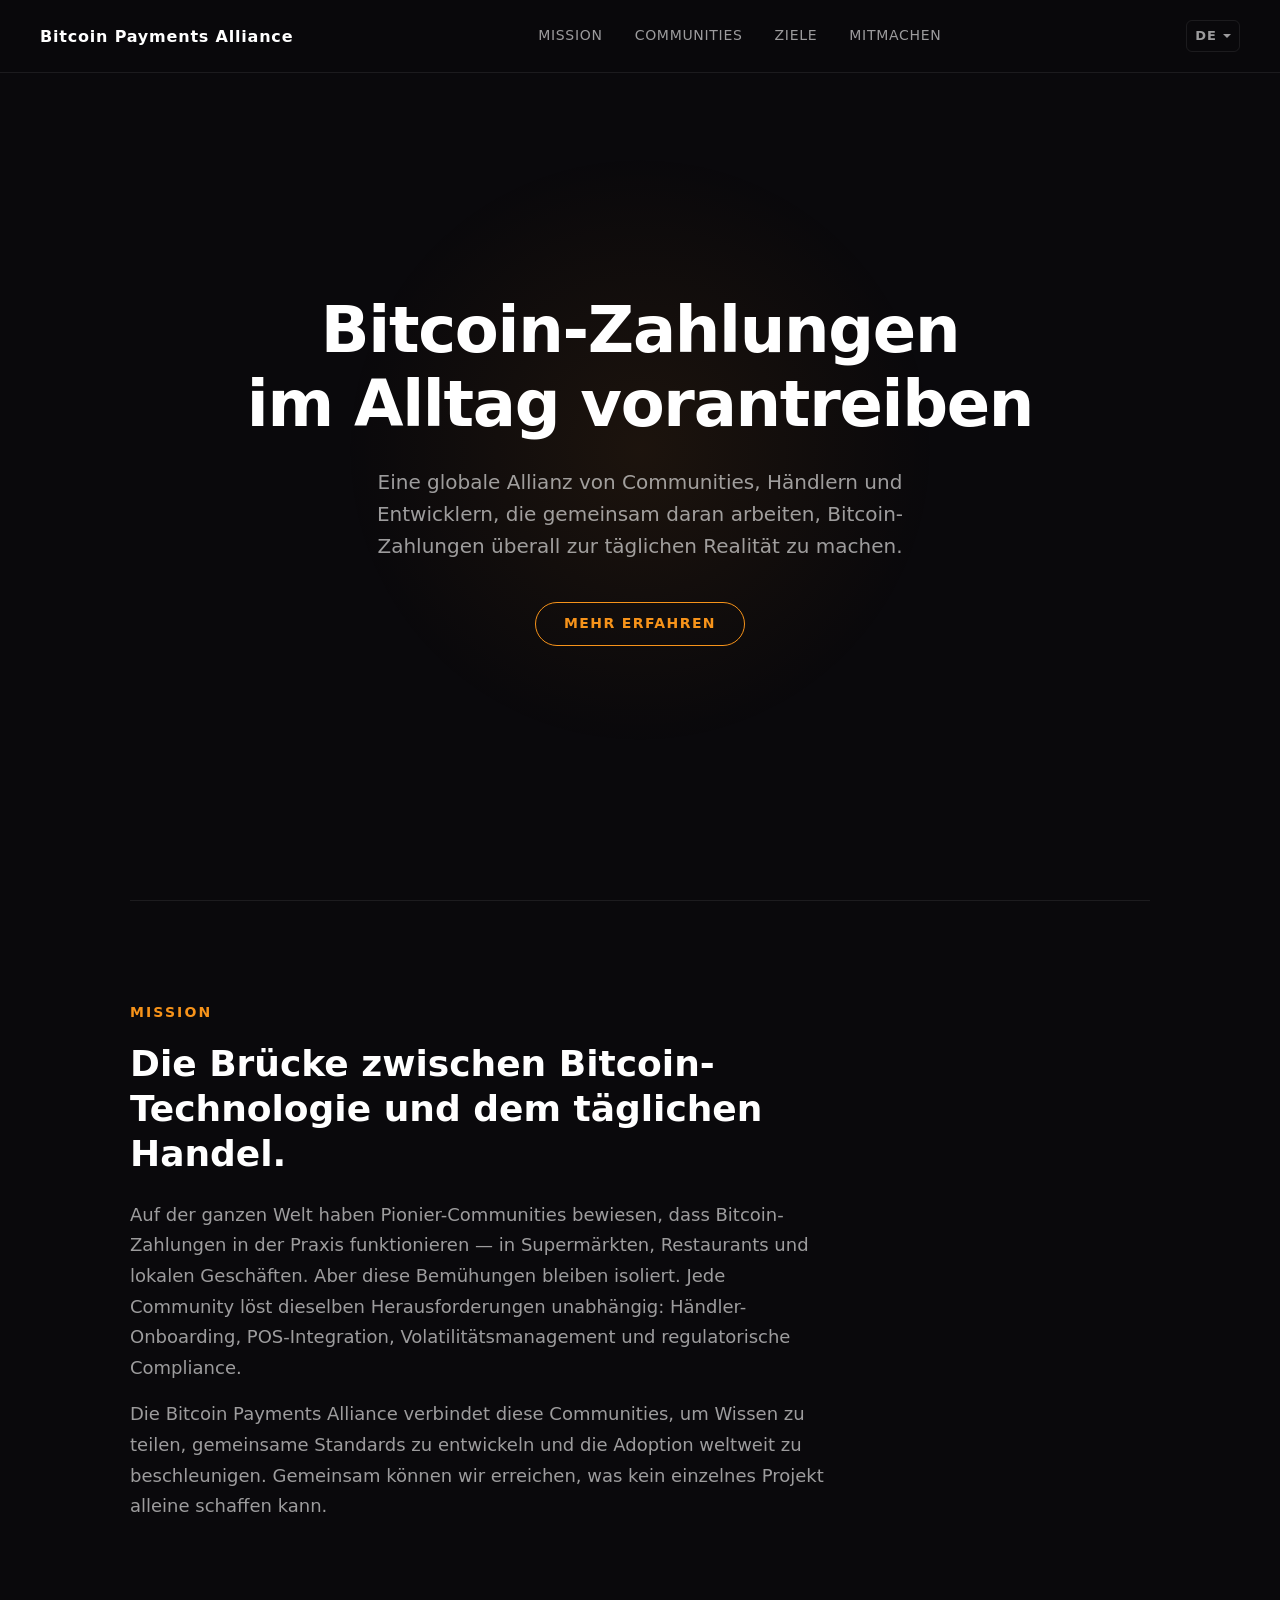
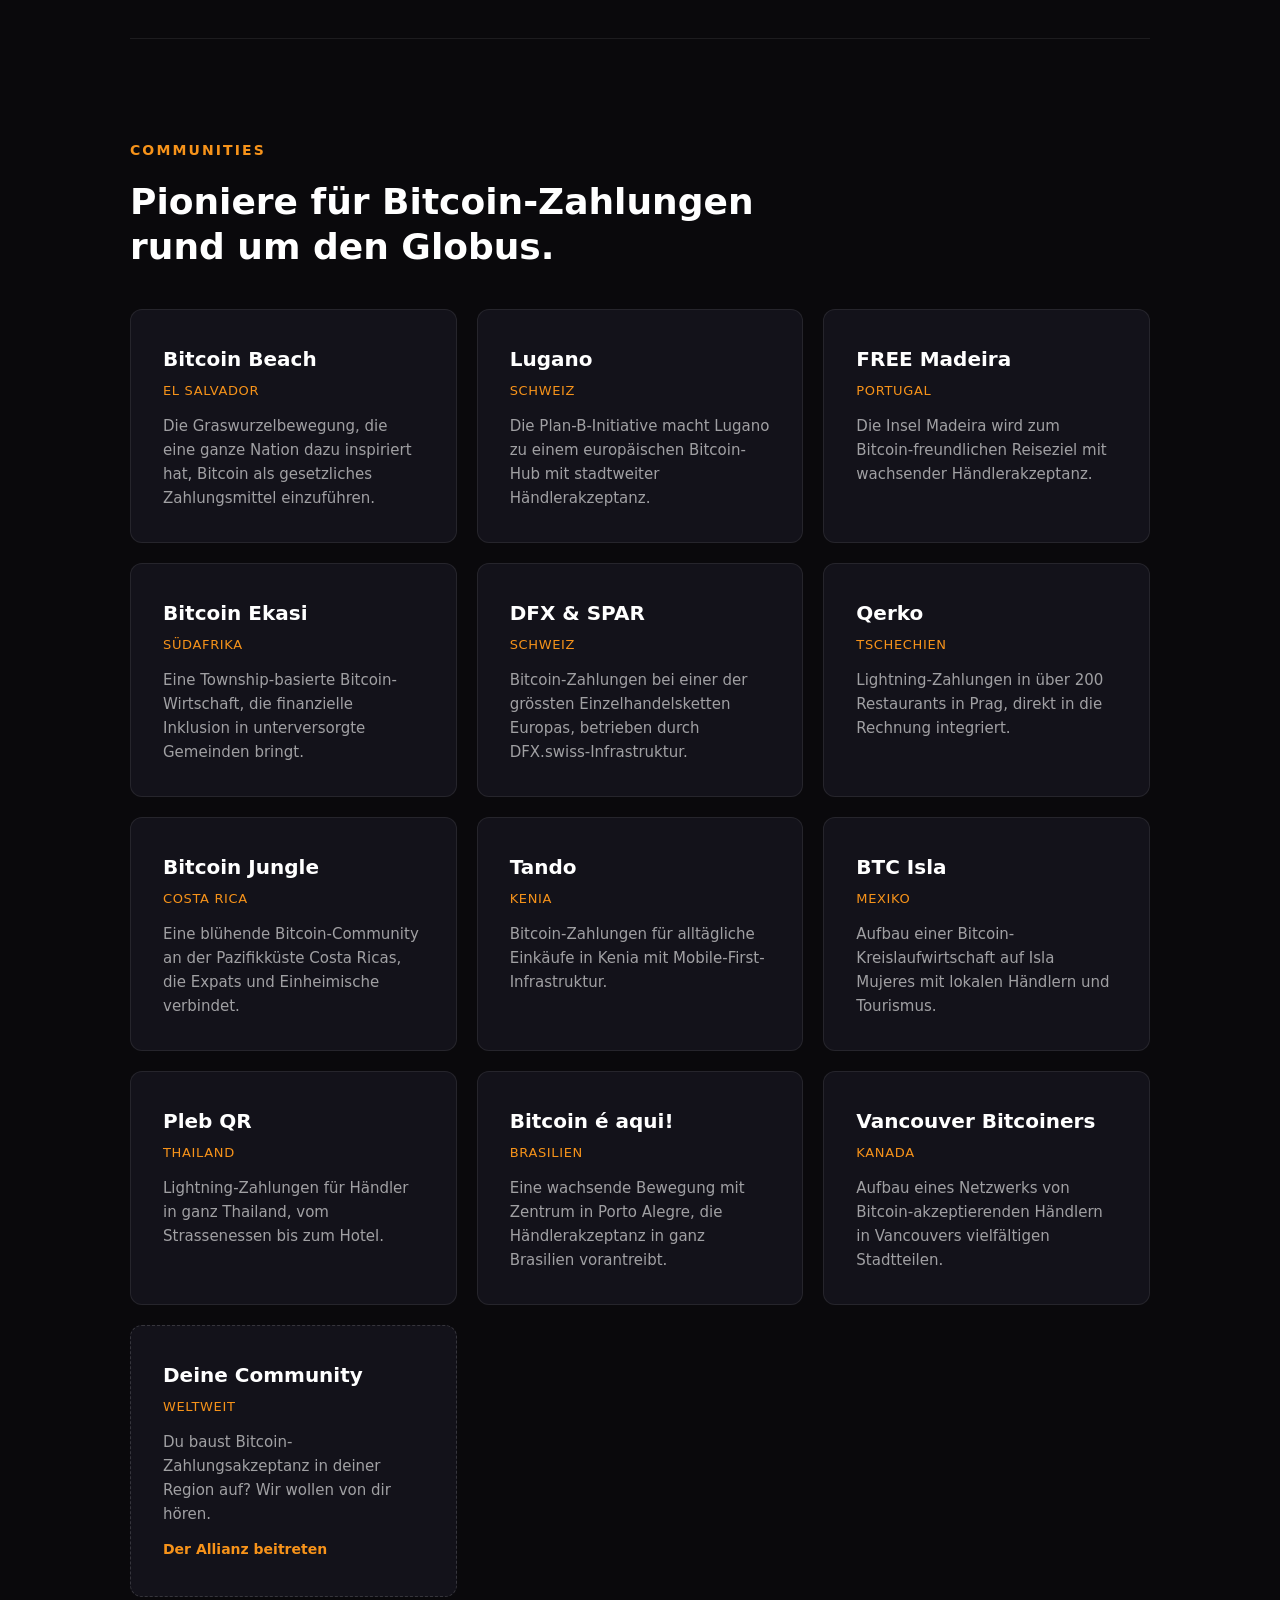
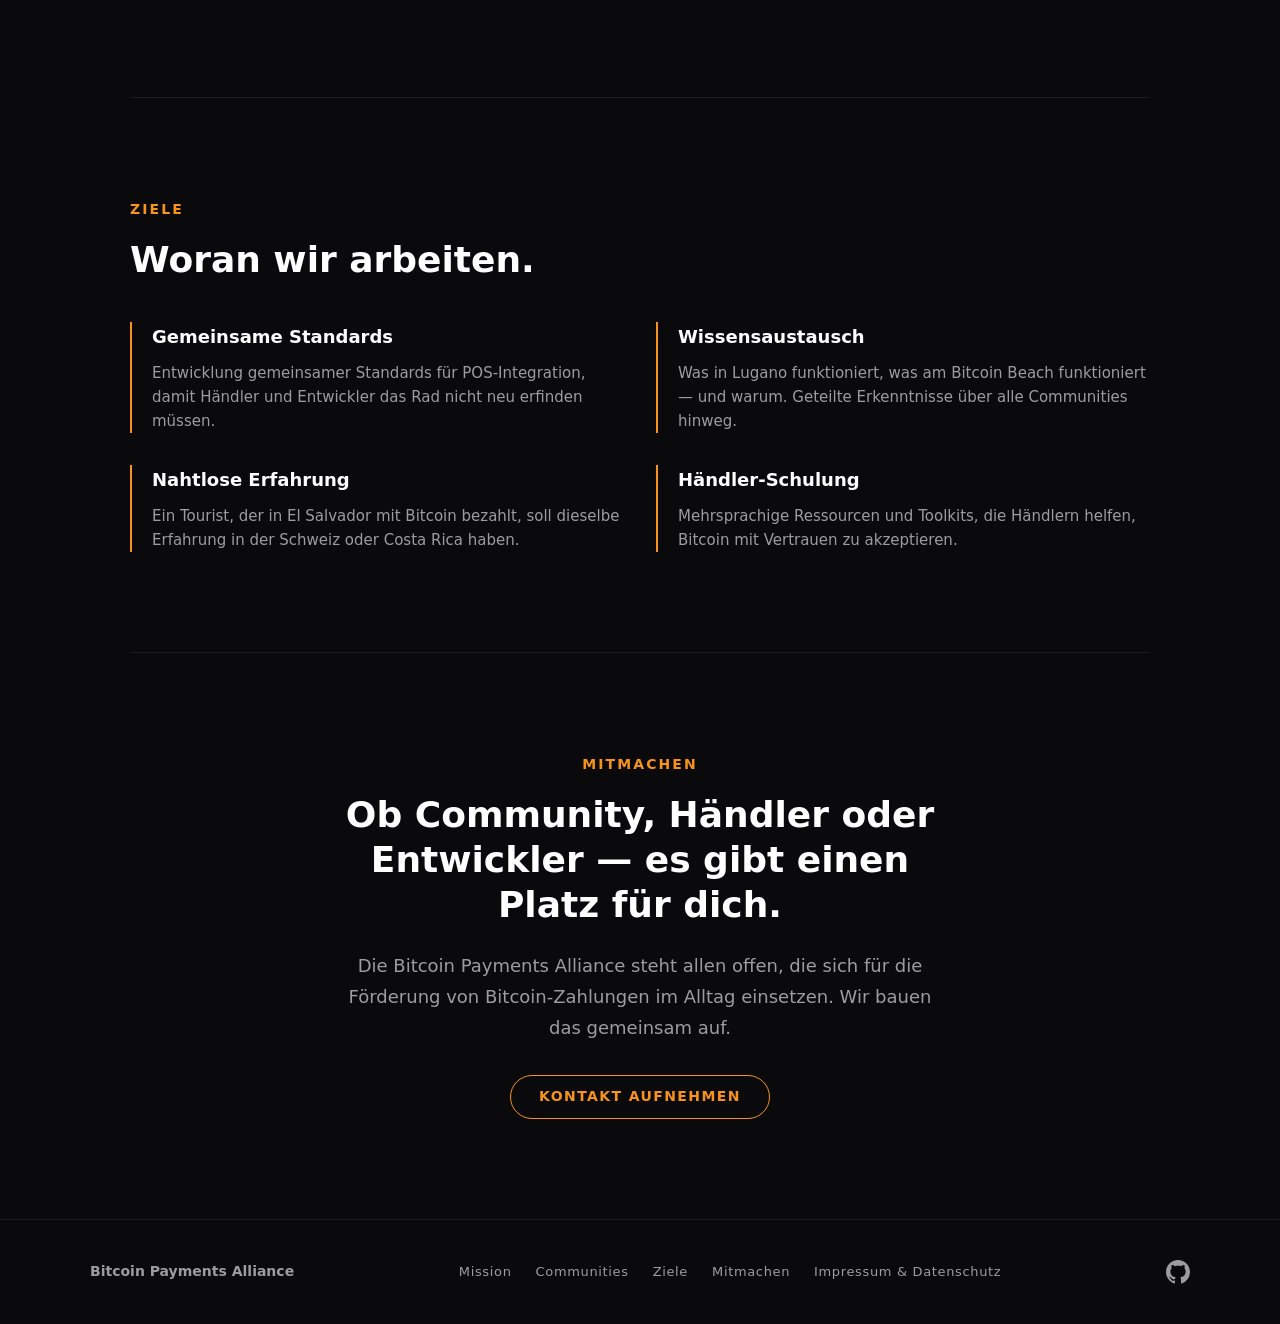
==== de/index.html @ e45ba01e "Move language switcher outside nav, always visible on mobile" ====
<!DOCTYPE html>
<html lang="de">

<head>
    <meta charset="utf-8">
    <meta name="viewport" content="width=device-width, initial-scale=1">
    <title>Bitcoin Payments Alliance</title>
    <meta name="description" content="Weltweite Förderung der Akzeptanz von Bitcoin-Zahlungen im Alltag.">
    <meta property="og:title" content="Bitcoin Payments Alliance">
    <meta property="og:description" content="Weltweite Förderung der Akzeptanz von Bitcoin-Zahlungen im Alltag.">
    <meta property="og:type" content="website">
    <meta property="og:url" content="https://bitcoinpaymentsalliance.org/de/">
    <meta name="twitter:card" content="summary_large_image">
    <meta name="twitter:title" content="Bitcoin Payments Alliance">
    <meta name="twitter:description" content="Weltweite Förderung der Akzeptanz von Bitcoin-Zahlungen im Alltag.">
    <link rel="alternate" hreflang="en" href="https://bitcoinpaymentsalliance.org/">
    <link rel="alternate" hreflang="de" href="https://bitcoinpaymentsalliance.org/de/">
    <link rel="alternate" hreflang="fr" href="https://bitcoinpaymentsalliance.org/fr/">
    <link rel="alternate" hreflang="it" href="https://bitcoinpaymentsalliance.org/it/">
    <link rel="alternate" hreflang="es" href="https://bitcoinpaymentsalliance.org/es/">
    <link rel="alternate" hreflang="x-default" href="https://bitcoinpaymentsalliance.org/">
    <link rel="stylesheet" type="text/css" href="../style.css">
    <link rel="icon" type="image/svg+xml" href="../assets/favicon.svg">
</head>

<body>
    <header class="fade-in">
        <a href="/de/" class="logo-link">
            <span class="logo-text">Bitcoin Payments Alliance</span>
        </a>
        <nav>
            <a href="#mission">Mission</a>
            <a href="#communities">Communities</a>
            <a href="#goals">Ziele</a>
            <a href="#join">Mitmachen</a>
        </nav>
        <div class="lang-switcher">
                <span class="lang-current">DE</span>
                <div class="lang-dropdown">
                    <a href="/">English</a>
                    <a href="/de/" class="active">Deutsch</a>
                    <a href="/fr/">Français</a>
                    <a href="/it/">Italiano</a>
                    <a href="/es/">Español</a>
                </div>
            </div>
        <button class="nav-toggle" aria-label="Menü">
            <span></span>
            <span></span>
            <span></span>
        </button>
    </header>

    <div class="hero fade-in">
        <div class="glow"></div>
        <div class="headline">
            <h1 class="slide-up">Bitcoin-Zahlungen<br>im Alltag vorantreiben</h1>
            <p class="slide-up delay-300">
                Eine globale Allianz von Communities, Händlern und Entwicklern, die gemeinsam daran arbeiten, Bitcoin-Zahlungen überall zur täglichen Realität zu machen.
            </p>
            <a href="#mission" class="button slide-up delay-600">Mehr erfahren</a>
        </div>
    </div>

    <main>
        <section id="mission">
            <h1>Mission</h1>
            <h2>Die Brücke zwischen Bitcoin-Technologie und dem täglichen Handel.</h2>
            <p>
                Auf der ganzen Welt haben Pionier-Communities bewiesen, dass Bitcoin-Zahlungen in der Praxis funktionieren — in Supermärkten, Restaurants und lokalen Geschäften. Aber diese Bemühungen bleiben isoliert. Jede Community löst dieselben Herausforderungen unabhängig: Händler-Onboarding, POS-Integration, Volatilitätsmanagement und regulatorische Compliance.
            </p>
            <p>
                Die Bitcoin Payments Alliance verbindet diese Communities, um Wissen zu teilen, gemeinsame Standards zu entwickeln und die Adoption weltweit zu beschleunigen. Gemeinsam können wir erreichen, was kein einzelnes Projekt alleine schaffen kann.
            </p>
        </section>

        <section id="communities">
            <h1>Communities</h1>
            <h2>Pioniere für Bitcoin-Zahlungen rund um den Globus.</h2>
            <div class="community-grid">
                <div class="community-card">
                    <h3>Bitcoin Beach</h3>
                    <span class="location">El Salvador</span>
                    <p>Die Graswurzelbewegung, die eine ganze Nation dazu inspiriert hat, Bitcoin als gesetzliches Zahlungsmittel einzuführen.</p>
                </div>
                <div class="community-card">
                    <h3>Lugano</h3>
                    <span class="location">Schweiz</span>
                    <p>Die Plan-B-Initiative macht Lugano zu einem europäischen Bitcoin-Hub mit stadtweiter Händlerakzeptanz.</p>
                </div>
                <div class="community-card">
                    <h3>FREE Madeira</h3>
                    <span class="location">Portugal</span>
                    <p>Die Insel Madeira wird zum Bitcoin-freundlichen Reiseziel mit wachsender Händlerakzeptanz.</p>
                </div>
                <div class="community-card">
                    <h3>Bitcoin Ekasi</h3>
                    <span class="location">Südafrika</span>
                    <p>Eine Township-basierte Bitcoin-Wirtschaft, die finanzielle Inklusion in unterversorgte Gemeinden bringt.</p>
                </div>
                <div class="community-card">
                    <h3>DFX &amp; SPAR</h3>
                    <span class="location">Schweiz</span>
                    <p>Bitcoin-Zahlungen bei einer der grössten Einzelhandelsketten Europas, betrieben durch DFX.swiss-Infrastruktur.</p>
                </div>
                <div class="community-card">
                    <h3>Qerko</h3>
                    <span class="location">Tschechien</span>
                    <p>Lightning-Zahlungen in über 200 Restaurants in Prag, direkt in die Rechnung integriert.</p>
                </div>
                <div class="community-card">
                    <h3>Bitcoin Jungle</h3>
                    <span class="location">Costa Rica</span>
                    <p>Eine blühende Bitcoin-Community an der Pazifikküste Costa Ricas, die Expats und Einheimische verbindet.</p>
                </div>
                <div class="community-card">
                    <h3>Tando</h3>
                    <span class="location">Kenia</span>
                    <p>Bitcoin-Zahlungen für alltägliche Einkäufe in Kenia mit Mobile-First-Infrastruktur.</p>
                </div>
                <div class="community-card">
                    <h3>BTC Isla</h3>
                    <span class="location">Mexiko</span>
                    <p>Aufbau einer Bitcoin-Kreislaufwirtschaft auf Isla Mujeres mit lokalen Händlern und Tourismus.</p>
                </div>
                <div class="community-card">
                    <h3>Pleb QR</h3>
                    <span class="location">Thailand</span>
                    <p>Lightning-Zahlungen für Händler in ganz Thailand, vom Strassenessen bis zum Hotel.</p>
                </div>
                <div class="community-card">
                    <h3>Bitcoin é aqui!</h3>
                    <span class="location">Brasilien</span>
                    <p>Eine wachsende Bewegung mit Zentrum in Porto Alegre, die Händlerakzeptanz in ganz Brasilien vorantreibt.</p>
                </div>
                <div class="community-card">
                    <h3>Vancouver Bitcoiners</h3>
                    <span class="location">Kanada</span>
                    <p>Aufbau eines Netzwerks von Bitcoin-akzeptierenden Händlern in Vancouvers vielfältigen Stadtteilen.</p>
                </div>
                <div class="community-card placeholder">
                    <h3>Deine Community</h3>
                    <span class="location">Weltweit</span>
                    <p>Du baust Bitcoin-Zahlungsakzeptanz in deiner Region auf? Wir wollen von dir hören.</p>
                    <a href="#join" class="card-link">Der Allianz beitreten</a>
                </div>
            </div>
        </section>

        <section id="goals">
            <h1>Ziele</h1>
            <h2>Woran wir arbeiten.</h2>
            <div class="goals-list">
                <div class="goal">
                    <h3>Gemeinsame Standards</h3>
                    <p>Entwicklung gemeinsamer Standards für POS-Integration, damit Händler und Entwickler das Rad nicht neu erfinden müssen.</p>
                </div>
                <div class="goal">
                    <h3>Wissensaustausch</h3>
                    <p>Was in Lugano funktioniert, was am Bitcoin Beach funktioniert — und warum. Geteilte Erkenntnisse über alle Communities hinweg.</p>
                </div>
                <div class="goal">
                    <h3>Nahtlose Erfahrung</h3>
                    <p>Ein Tourist, der in El Salvador mit Bitcoin bezahlt, soll dieselbe Erfahrung in der Schweiz oder Costa Rica haben.</p>
                </div>
                <div class="goal">
                    <h3>Händler-Schulung</h3>
                    <p>Mehrsprachige Ressourcen und Toolkits, die Händlern helfen, Bitcoin mit Vertrauen zu akzeptieren.</p>
                </div>
            </div>
        </section>

        <section id="join">
            <h1>Mitmachen</h1>
            <h2>Ob Community, Händler oder Entwickler — es gibt einen Platz für dich.</h2>
            <p>
                Die Bitcoin Payments Alliance steht allen offen, die sich für die Förderung von Bitcoin-Zahlungen im Alltag einsetzen. Wir bauen das gemeinsam auf.
            </p>
            <div class="contact-links">
                <a href="mailto:info@bitcoinpaymentsalliance.org" class="button">Kontakt aufnehmen</a>
            </div>
        </section>
    </main>

    <footer>
        <div class="footer-content">
            <span class="footer-name">Bitcoin Payments Alliance</span>
            <nav class="footer-nav">
                <a href="#mission">Mission</a>
                <a href="#communities">Communities</a>
                <a href="#goals">Ziele</a>
                <a href="#join">Mitmachen</a>
                <a href="/de/legal.html">Impressum & Datenschutz</a>
            </nav>
            <a href="https://github.com/bitcoin-payments-alliance" class="footer-social" aria-label="GitHub">
                <svg width="24" height="24" viewBox="0 0 24 24" fill="currentColor"><path d="M12 0C5.37 0 0 5.37 0 12c0 5.31 3.435 9.795 8.205 11.385.6.105.825-.255.825-.57 0-.285-.015-1.23-.015-2.235-3.015.555-3.795-.735-4.035-1.41-.135-.345-.72-1.41-1.23-1.695-.42-.225-1.02-.78-.015-.795.945-.015 1.62.87 1.845 1.23 1.08 1.815 2.805 1.305 3.495.99.105-.78.42-1.305.765-1.605-2.67-.3-5.46-1.335-5.46-5.925 0-1.305.465-2.385 1.23-3.225-.12-.3-.54-1.53.12-3.18 0 0 1.005-.315 3.3 1.23.96-.27 1.98-.405 3-.405s2.04.135 3 .405c2.295-1.56 3.3-1.23 3.3-1.23.66 1.65.24 2.88.12 3.18.765.84 1.23 1.905 1.23 3.225 0 4.605-2.805 5.625-5.475 5.925.435.375.81 1.095.81 2.22 0 1.605-.015 2.895-.015 3.3 0 .315.225.69.825.57A12.02 12.02 0 0024 12c0-6.63-5.37-12-12-12z"/></svg>
            </a>
        </div>
    </footer>

    <script>
        document.querySelector('.nav-toggle').addEventListener('click', function () {
            document.querySelector('header nav').classList.toggle('open');
        });
        document.querySelectorAll('.lang-switcher').forEach(function (el) {
            el.addEventListener('click', function (e) {
                e.stopPropagation();
                el.classList.toggle('open');
            });
        });
        document.addEventListener('click', function () {
            document.querySelectorAll('.lang-switcher').forEach(function (el) {
                el.classList.remove('open');
            });
        });
        document.querySelectorAll('.lang-dropdown a').forEach(function (a) {
            a.addEventListener('click', function () {
                sessionStorage.setItem('lang-chosen', '1');
            });
        });
    </script>
</body>

</html>
---- style.css ----
:root {
    --color-bg: #0A090C;
    --color-surface: #13121a;
    --color-text: #ffffff;
    --color-text-secondary: rgba(255, 255, 255, 0.6);
    --color-accent: #f7931a;
    --color-accent-dim: rgba(247, 147, 26, 0.15);
    --color-border: rgba(255, 255, 255, 0.08);
    --font: -apple-system, system-ui, BlinkMacSystemFont, "Segoe UI", Roboto, Helvetica, Arial, sans-serif;
    --text-size: 18px;
    --line-height: 1.7;
    --max-width: 1100px;
}

/* Reset */
*, *::before, *::after {
    box-sizing: border-box;
    margin: 0;
    padding: 0;
}

html {
    background: var(--color-bg);
    scroll-behavior: smooth;
}

body {
    font-family: var(--font);
    font-size: var(--text-size);
    line-height: var(--line-height);
    color: var(--color-text);
    -webkit-font-smoothing: antialiased;
    text-rendering: optimizeLegibility;
    overflow-x: hidden;
}

a {
    color: var(--color-accent);
    text-decoration: none;
    transition: opacity 0.2s;
}

a:hover {
    opacity: 0.8;
}


/* ============ Header ============ */

header {
    position: fixed;
    top: 0;
    left: 0;
    right: 0;
    z-index: 100;
    display: flex;
    align-items: center;
    justify-content: space-between;
    padding: 20px 40px;
    background: rgba(10, 9, 12, 0.85);
    backdrop-filter: blur(20px);
    -webkit-backdrop-filter: blur(20px);
    border-bottom: 1px solid var(--color-border);
}

.logo-link {
    text-decoration: none;
}

.logo-text {
    font-size: 16px;
    font-weight: 700;
    letter-spacing: 0.05em;
    color: var(--color-text);
}

header nav {
    display: flex;
    gap: 32px;
    align-items: center;
}

header nav a {
    color: var(--color-text-secondary);
    font-size: 14px;
    font-weight: 500;
    letter-spacing: 0.05em;
    text-transform: uppercase;
    transition: color 0.2s;
}

header nav a:hover {
    color: var(--color-text);
    opacity: 1;
}

.nav-toggle {
    display: none;
    flex-direction: column;
    gap: 5px;
    background: none;
    border: none;
    cursor: pointer;
    padding: 4px;
}

.nav-toggle span {
    display: block;
    width: 24px;
    height: 2px;
    background: var(--color-text);
    transition: transform 0.2s;
}


/* ============ Language Switcher ============ */

.lang-switcher {
    position: relative;
    cursor: pointer;
    user-select: none;
}

.lang-current {
    display: flex;
    align-items: center;
    gap: 4px;
    color: var(--color-text-secondary);
    font-size: 13px;
    font-weight: 600;
    letter-spacing: 0.08em;
    padding: 4px 8px;
    border: 1px solid var(--color-border);
    border-radius: 6px;
    transition: border-color 0.2s, color 0.2s;
}

.lang-current::after {
    content: "";
    border-left: 4px solid transparent;
    border-right: 4px solid transparent;
    border-top: 4px solid var(--color-text-secondary);
    margin-left: 2px;
    transition: transform 0.2s;
}

.lang-switcher:hover .lang-current,
.lang-switcher.open .lang-current {
    color: var(--color-text);
    border-color: rgba(255, 255, 255, 0.2);
}

.lang-switcher.open .lang-current::after {
    transform: rotate(180deg);
}

.lang-dropdown {
    display: none;
    position: absolute;
    top: calc(100% + 8px);
    right: 0;
    min-width: 120px;
    background: var(--color-surface);
    border: 1px solid var(--color-border);
    border-radius: 8px;
    padding: 6px 0;
    z-index: 200;
    box-shadow: 0 8px 24px rgba(0, 0, 0, 0.4);
}

.lang-switcher.open .lang-dropdown {
    display: block;
}

.lang-dropdown a {
    display: block;
    padding: 8px 16px;
    color: var(--color-text-secondary);
    font-size: 14px;
    font-weight: 400;
    text-transform: none;
    letter-spacing: 0;
    transition: background 0.15s, color 0.15s;
}

.lang-dropdown a:hover {
    background: rgba(255, 255, 255, 0.05);
    color: var(--color-text);
    opacity: 1;
}

.lang-dropdown a.active {
    color: var(--color-accent);
    font-weight: 600;
}


/* ============ Hero ============ */

.hero {
    position: relative;
    display: flex;
    align-items: center;
    justify-content: center;
    min-height: 100vh;
    padding: 120px 40px 80px;
    text-align: center;
    overflow: hidden;
}

.glow {
    position: absolute;
    top: 50%;
    left: 50%;
    transform: translate(-50%, -50%);
    width: 600px;
    height: 600px;
    background: radial-gradient(circle, rgba(247, 147, 26, 0.08) 0%, transparent 70%);
    border-radius: 50%;
    pointer-events: none;
}

.headline {
    position: relative;
    max-width: 800px;
}

.headline h1 {
    font-size: clamp(36px, 6vw, 64px);
    font-weight: 700;
    line-height: 1.15;
    letter-spacing: -0.02em;
    margin-bottom: 24px;
}

.headline p {
    font-size: clamp(16px, 2vw, 20px);
    color: var(--color-text-secondary);
    max-width: 600px;
    margin: 0 auto 40px;
    line-height: 1.6;
}


/* ============ Buttons ============ */

.button {
    display: inline-flex;
    align-items: center;
    padding: 0 28px;
    height: 44px;
    border-radius: 24px;
    border: 1px solid var(--color-accent);
    color: var(--color-accent);
    font-size: 14px;
    font-weight: 600;
    letter-spacing: 0.1em;
    text-transform: uppercase;
    text-decoration: none;
    background: transparent;
    cursor: pointer;
    transition: background 0.2s, color 0.2s;
}

.button:hover {
    background: var(--color-accent);
    color: var(--color-bg);
    opacity: 1;
}


/* ============ Main Sections ============ */

main {
    max-width: var(--max-width);
    margin: 0 auto;
    padding: 0 40px;
}

section {
    padding: 100px 0;
    border-top: 1px solid var(--color-border);
}

section h1 {
    font-size: 14px;
    font-weight: 600;
    letter-spacing: 0.15em;
    text-transform: uppercase;
    color: var(--color-accent);
    margin-bottom: 16px;
}

section h2 {
    font-size: clamp(24px, 3.5vw, 36px);
    font-weight: 700;
    line-height: 1.25;
    margin-bottom: 24px;
    max-width: 700px;
}

section p {
    color: var(--color-text-secondary);
    max-width: 700px;
    margin-bottom: 16px;
}

section h3 {
    font-size: 20px;
    font-weight: 600;
    margin-bottom: 8px;
}


/* ============ Community Grid ============ */

.community-grid {
    display: grid;
    grid-template-columns: repeat(auto-fill, minmax(300px, 1fr));
    gap: 20px;
    margin-top: 40px;
}

.community-card {
    background: var(--color-surface);
    border: 1px solid var(--color-border);
    border-radius: 12px;
    padding: 32px;
    transition: border-color 0.2s;
}

.community-card:hover {
    border-color: rgba(247, 147, 26, 0.3);
}

.community-card h3 {
    margin-bottom: 4px;
}

.community-card .location {
    display: block;
    font-size: 13px;
    font-weight: 500;
    color: var(--color-accent);
    letter-spacing: 0.05em;
    text-transform: uppercase;
    margin-bottom: 12px;
}

.community-card p {
    font-size: 15px;
    line-height: 1.6;
    margin-bottom: 0;
}

.community-card.placeholder {
    border-style: dashed;
    border-color: rgba(255, 255, 255, 0.15);
}

.community-card.placeholder:hover {
    border-color: var(--color-accent);
}

.card-link {
    display: inline-block;
    margin-top: 12px;
    font-size: 14px;
    font-weight: 600;
}


/* ============ Goals ============ */

.goals-list {
    display: grid;
    grid-template-columns: repeat(2, 1fr);
    gap: 32px;
    margin-top: 40px;
}

.goal {
    padding-left: 20px;
    border-left: 2px solid var(--color-accent);
}

.goal h3 {
    font-size: 18px;
    margin-bottom: 8px;
}

.goal p {
    font-size: 15px;
    line-height: 1.6;
    margin-bottom: 0;
}


/* ============ Join / Contact ============ */

#join {
    text-align: center;
}

#join h2 {
    max-width: 600px;
    margin-left: auto;
    margin-right: auto;
}

#join p {
    max-width: 600px;
    margin-left: auto;
    margin-right: auto;
    margin-bottom: 32px;
}

.contact-links {
    display: flex;
    justify-content: center;
    gap: 16px;
    flex-wrap: wrap;
}


/* ============ Footer ============ */

footer {
    border-top: 1px solid var(--color-border);
    padding: 40px;
    margin-top: 0;
}

.footer-content {
    max-width: var(--max-width);
    margin: 0 auto;
    display: flex;
    align-items: center;
    justify-content: space-between;
}

.footer-name {
    font-size: 14px;
    font-weight: 600;
    color: var(--color-text-secondary);
}

.footer-nav {
    display: flex;
    gap: 24px;
}

.footer-nav a {
    color: var(--color-text-secondary);
    font-size: 13px;
    letter-spacing: 0.05em;
}

.footer-nav a:hover {
    color: var(--color-text);
}

.footer-social {
    color: var(--color-text-secondary);
    transition: color 0.2s;
    display: flex;
}

.footer-social:hover {
    color: var(--color-text);
    opacity: 1;
}


/* ============ Legal Page ============ */

.legal-page {
    max-width: var(--max-width);
    margin: 0 auto;
    padding: 120px 40px 0;
}

.legal-page section {
    border-top: none;
    padding: 40px 0;
}

.legal-page section:first-child {
    padding-top: 60px;
}

.legal-page h3 {
    margin-top: 24px;
}


/* ============ Animations ============ */

.fade-in {
    animation: fadeIn 1.5s ease both;
}

.slide-up {
    animation: slideUp 0.8s ease both;
}

.delay-300 {
    animation-delay: 0.3s;
}

.delay-600 {
    animation-delay: 0.6s;
}

@keyframes fadeIn {
    from { opacity: 0; }
    to { opacity: 1; }
}

@keyframes slideUp {
    from {
        opacity: 0;
        transform: translateY(30px);
    }
    to {
        opacity: 1;
        transform: translateY(0);
    }
}


/* ============ Reduced Motion ============ */

@media (prefers-reduced-motion: reduce) {
    .fade-in,
    .slide-up,
    .delay-300,
    .delay-600 {
        animation: none !important;
        opacity: 1 !important;
        transform: none !important;
    }
}


/* ============ Responsive ============ */

@media (max-width: 768px) {
    header {
        padding: 16px 24px;
    }

    header nav {
        display: none;
        position: absolute;
        top: 100%;
        left: 0;
        right: 0;
        flex-direction: column;
        background: rgba(10, 9, 12, 0.95);
        backdrop-filter: blur(20px);
        -webkit-backdrop-filter: blur(20px);
        padding: 24px;
        gap: 20px;
        border-bottom: 1px solid var(--color-border);
    }

    header nav.open {
        display: flex;
    }

    .nav-toggle {
        display: flex;
    }

    header > .lang-switcher {
        order: 0;
        margin-right: 8px;
    }

    .hero {
        padding: 100px 24px 60px;
        min-height: 90vh;
    }

    main {
        padding: 0 24px;
    }

    section {
        padding: 60px 0;
    }

    .community-grid {
        grid-template-columns: 1fr;
    }

    .goals-list {
        grid-template-columns: 1fr !important;
    }

    footer {
        padding: 32px 24px;
    }

    .footer-content {
        flex-direction: column;
        gap: 16px;
        text-align: center;
    }
}
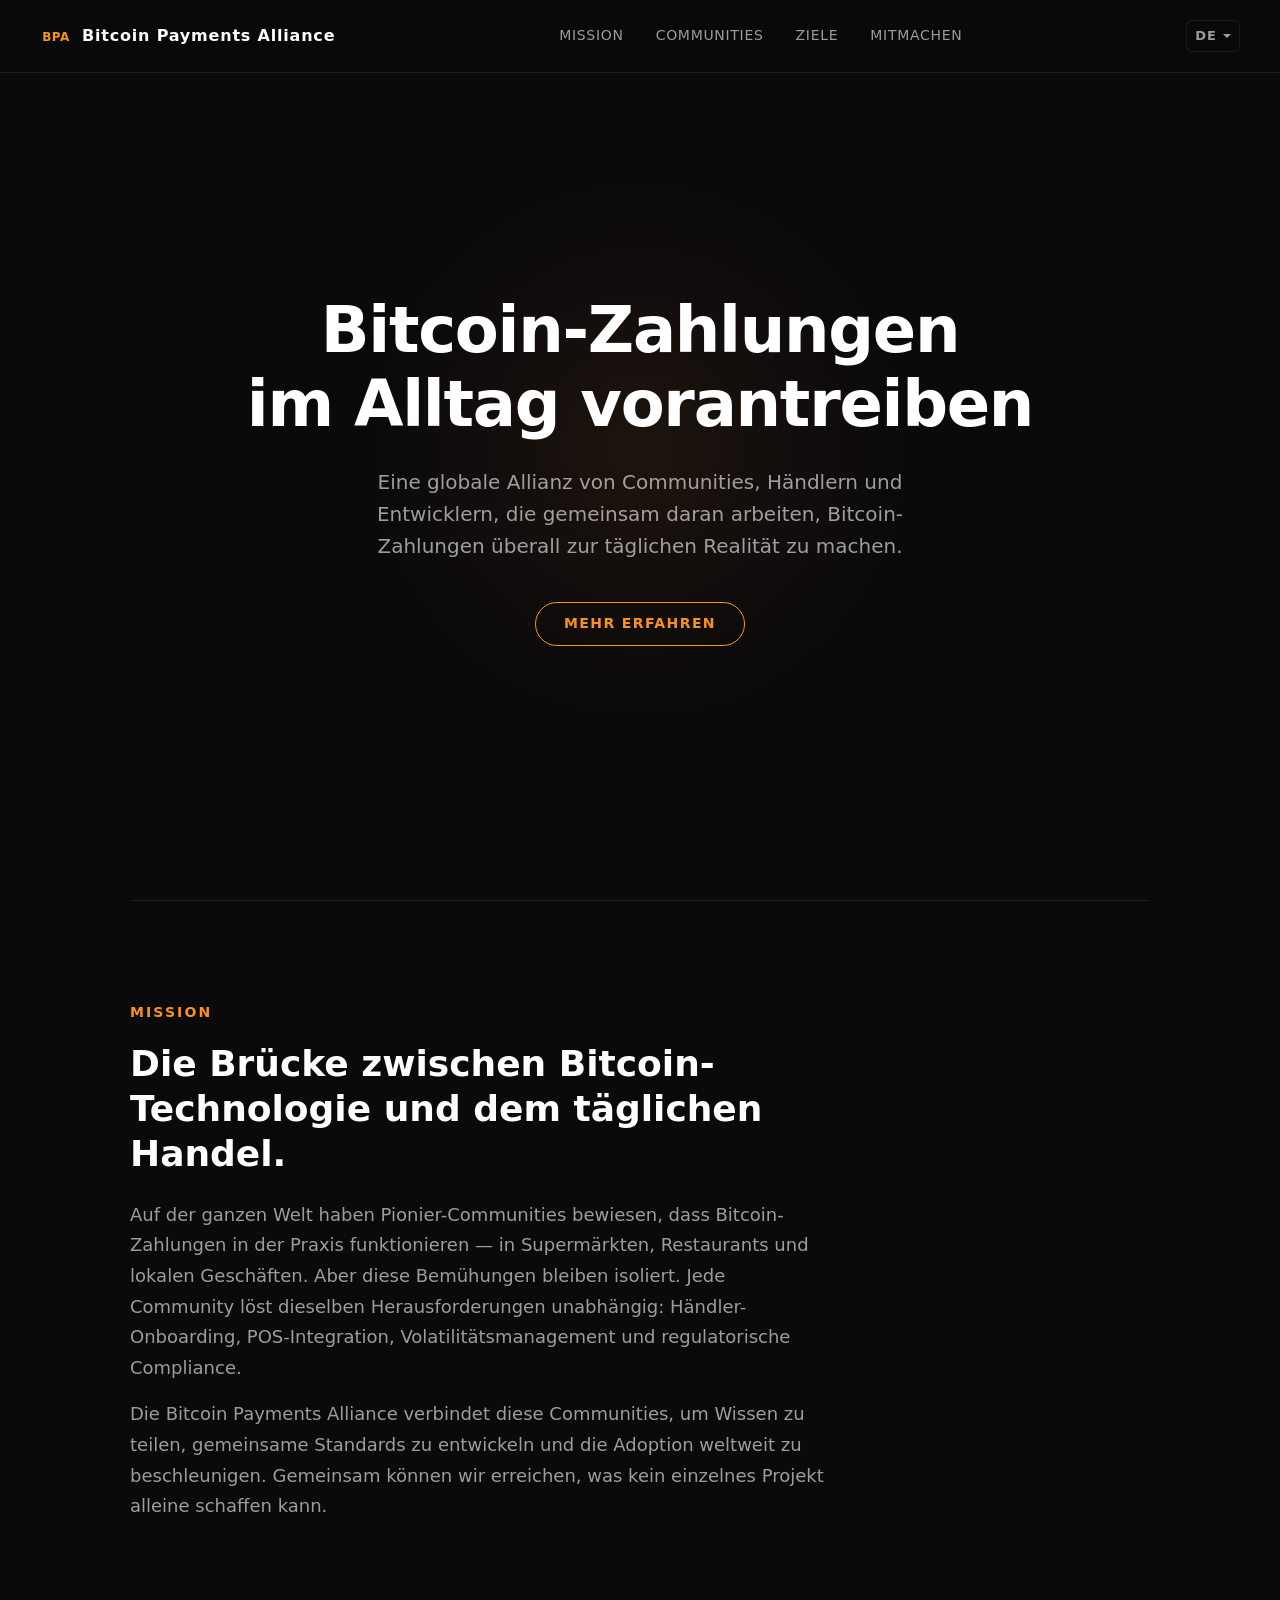
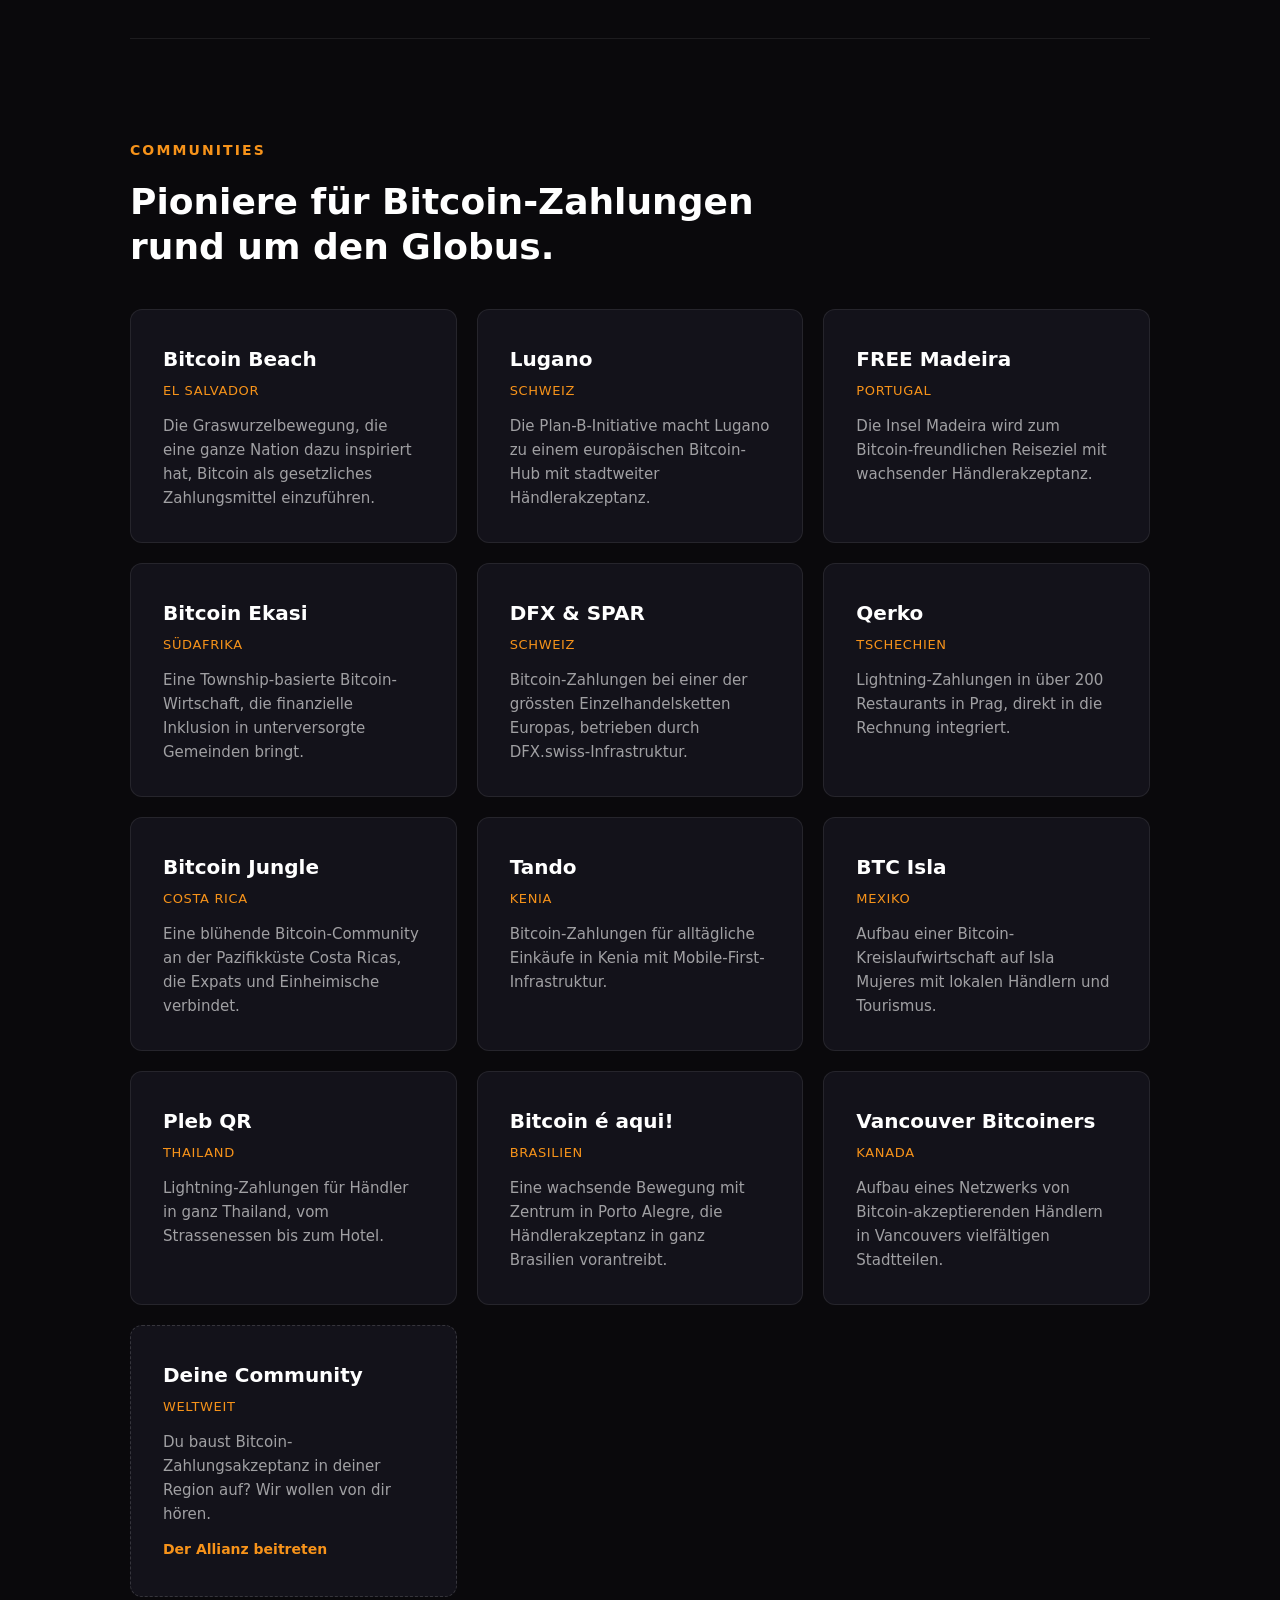
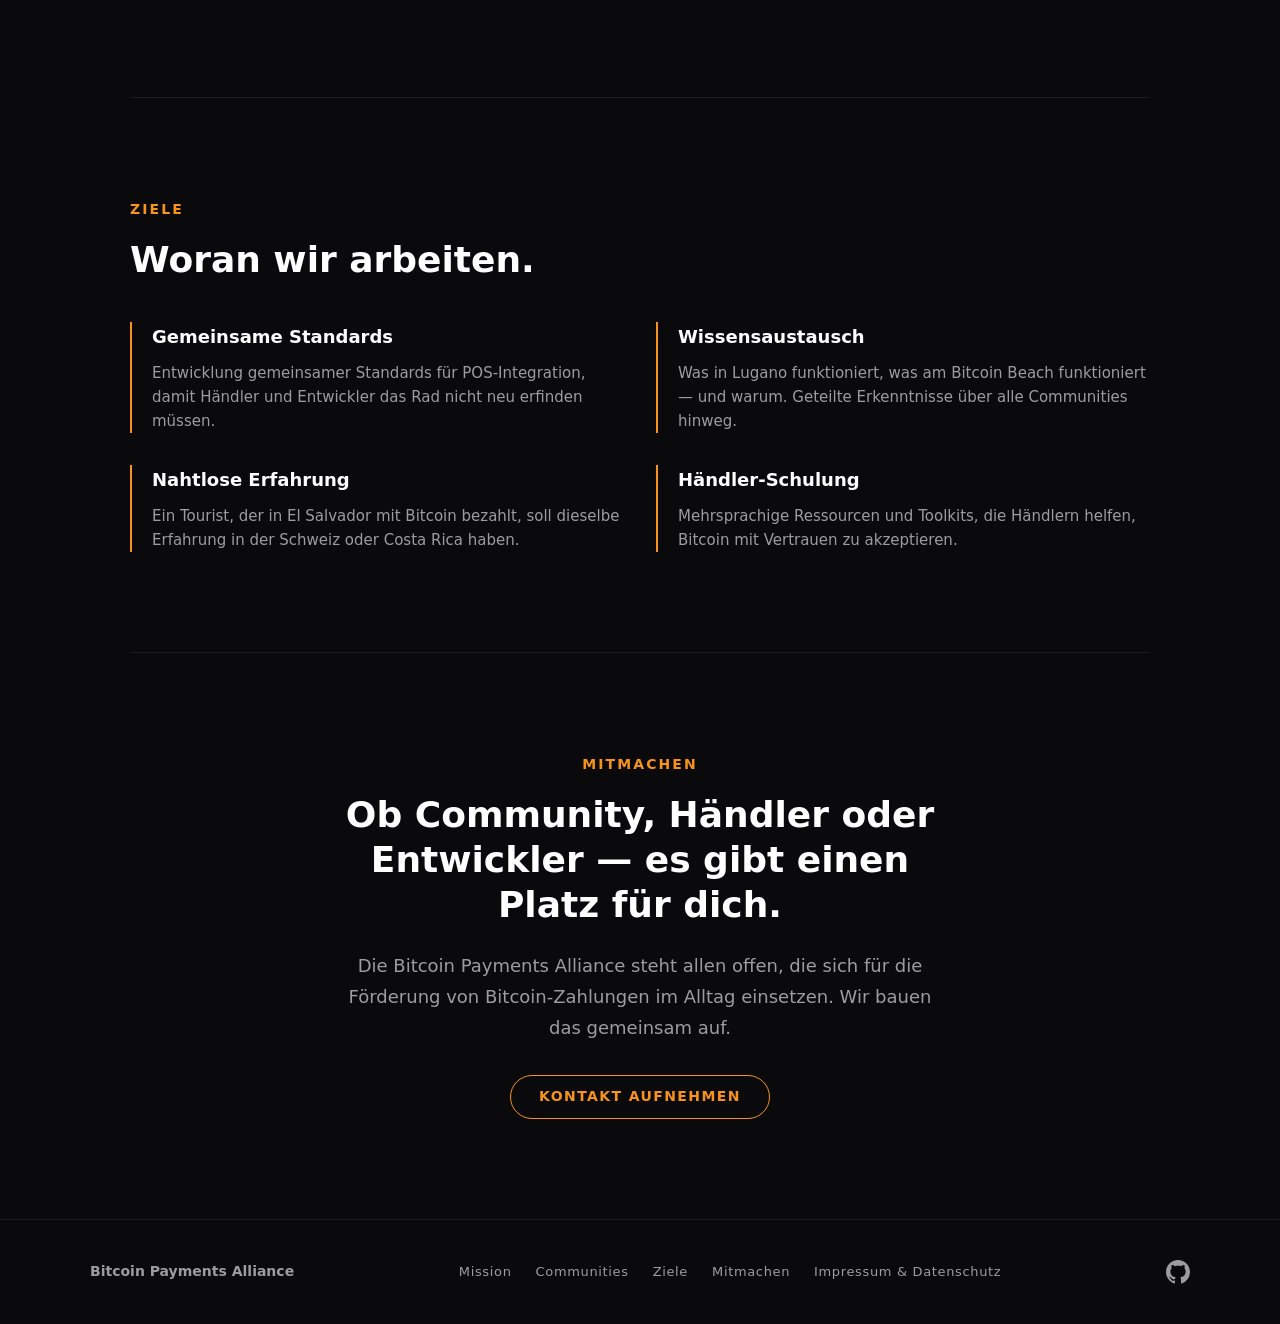
==== commit 7c60d1fa: "Add BPA logo to header next to site name" ====
--- a/de/index.html
+++ b/de/index.html
@@ -26,7 +26,7 @@
 <body>
     <header class="fade-in">
         <a href="/de/" class="logo-link">
-            <span class="logo-text">Bitcoin Payments Alliance</span>
+            <img class="logo-img" src="../assets/favicon.svg" alt="BPA" width="32" height="32"><span class="logo-text">Bitcoin Payments Alliance</span>
         </a>
         <nav>
             <a href="#mission">Mission</a>
--- a/style.css
+++ b/style.css
@@ -65,6 +65,13 @@
 
 .logo-link {
     text-decoration: none;
+    display: flex;
+    align-items: center;
+    gap: 10px;
+}
+
+.logo-img {
+    border-radius: 6px;
 }
 
 .logo-text {
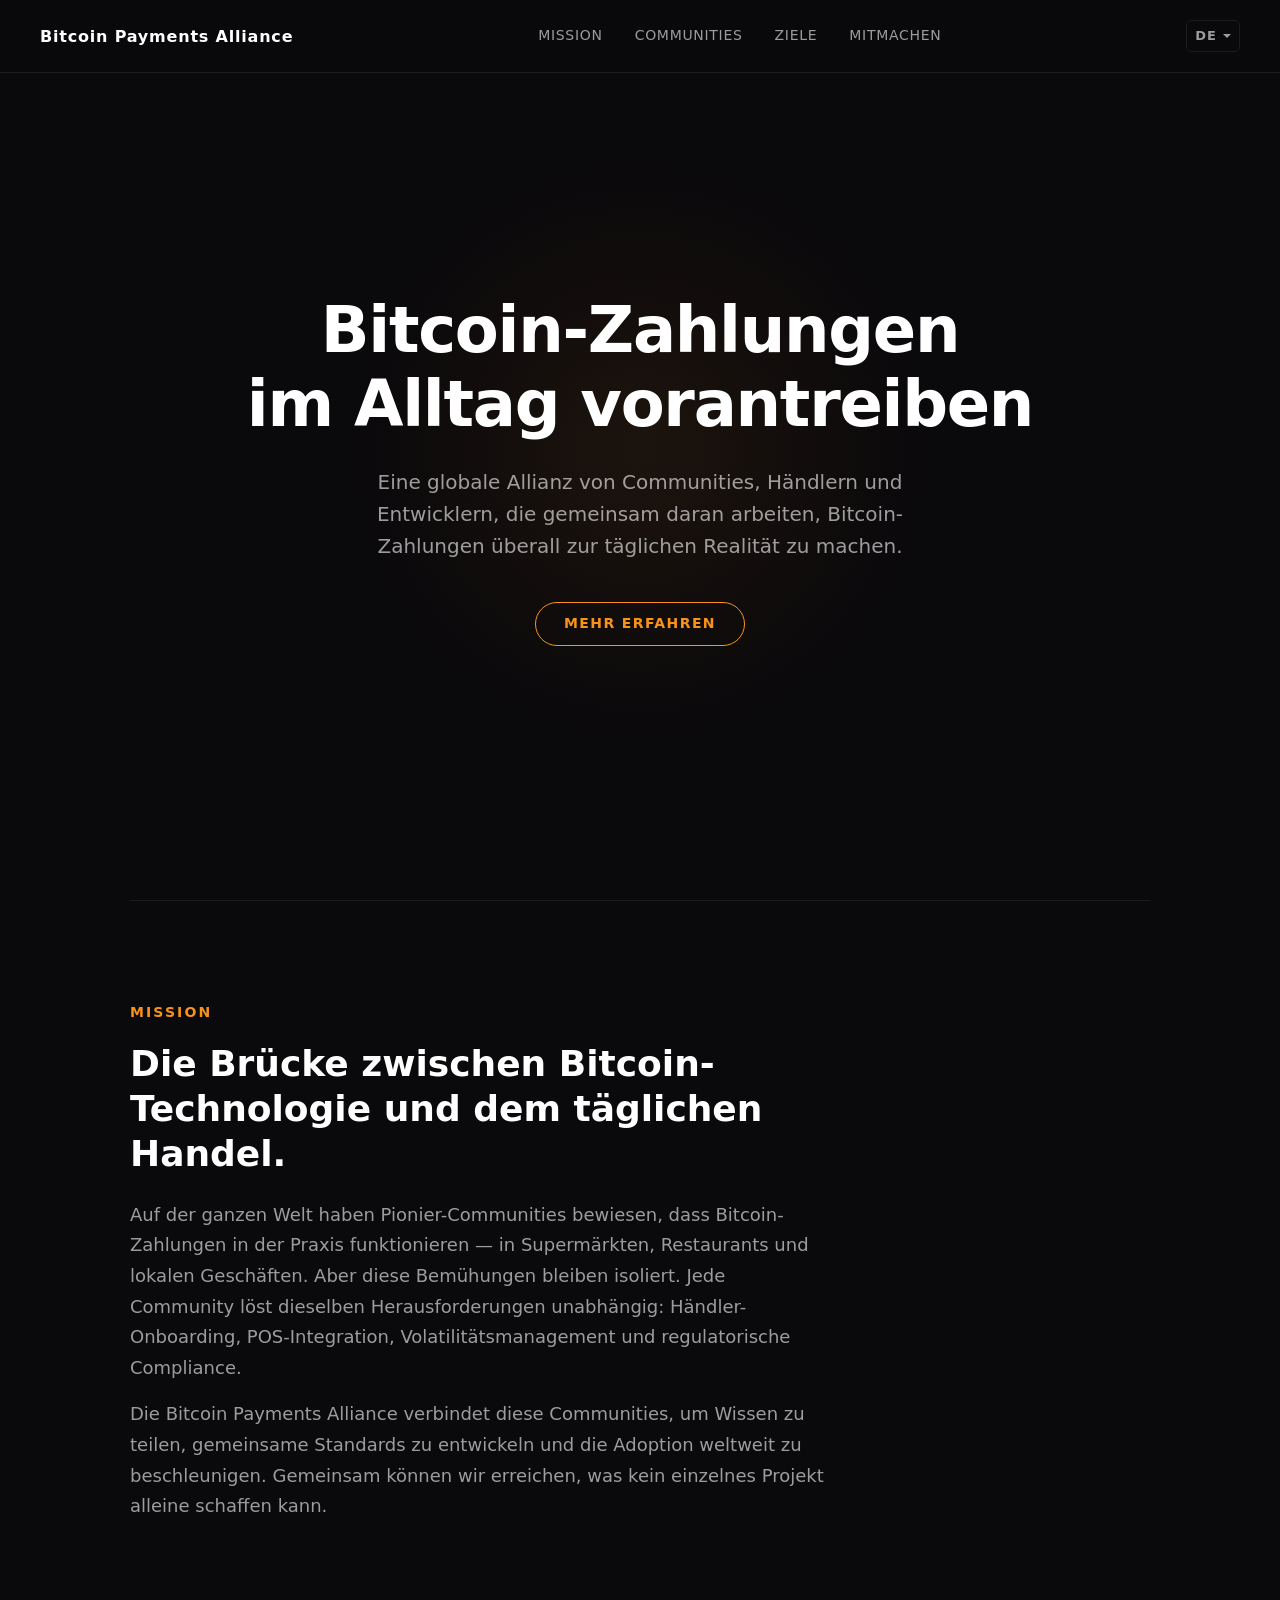
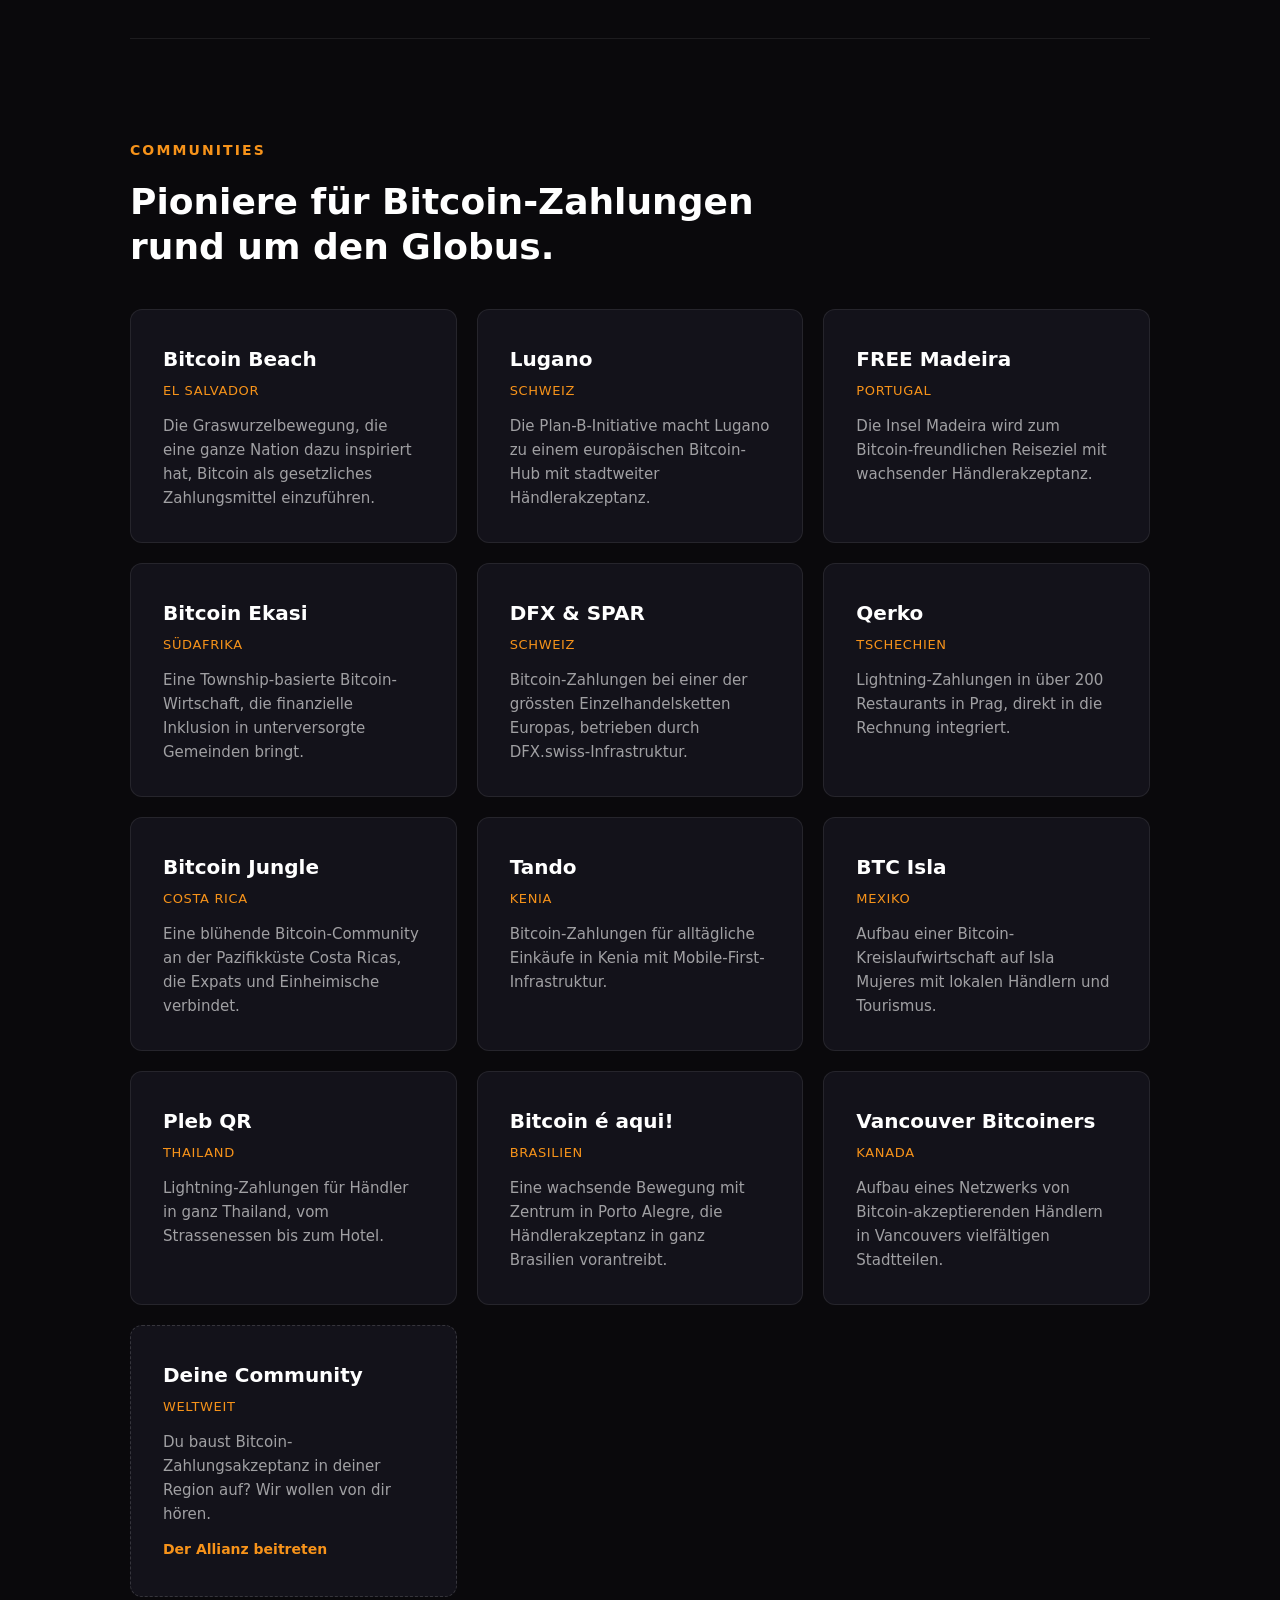
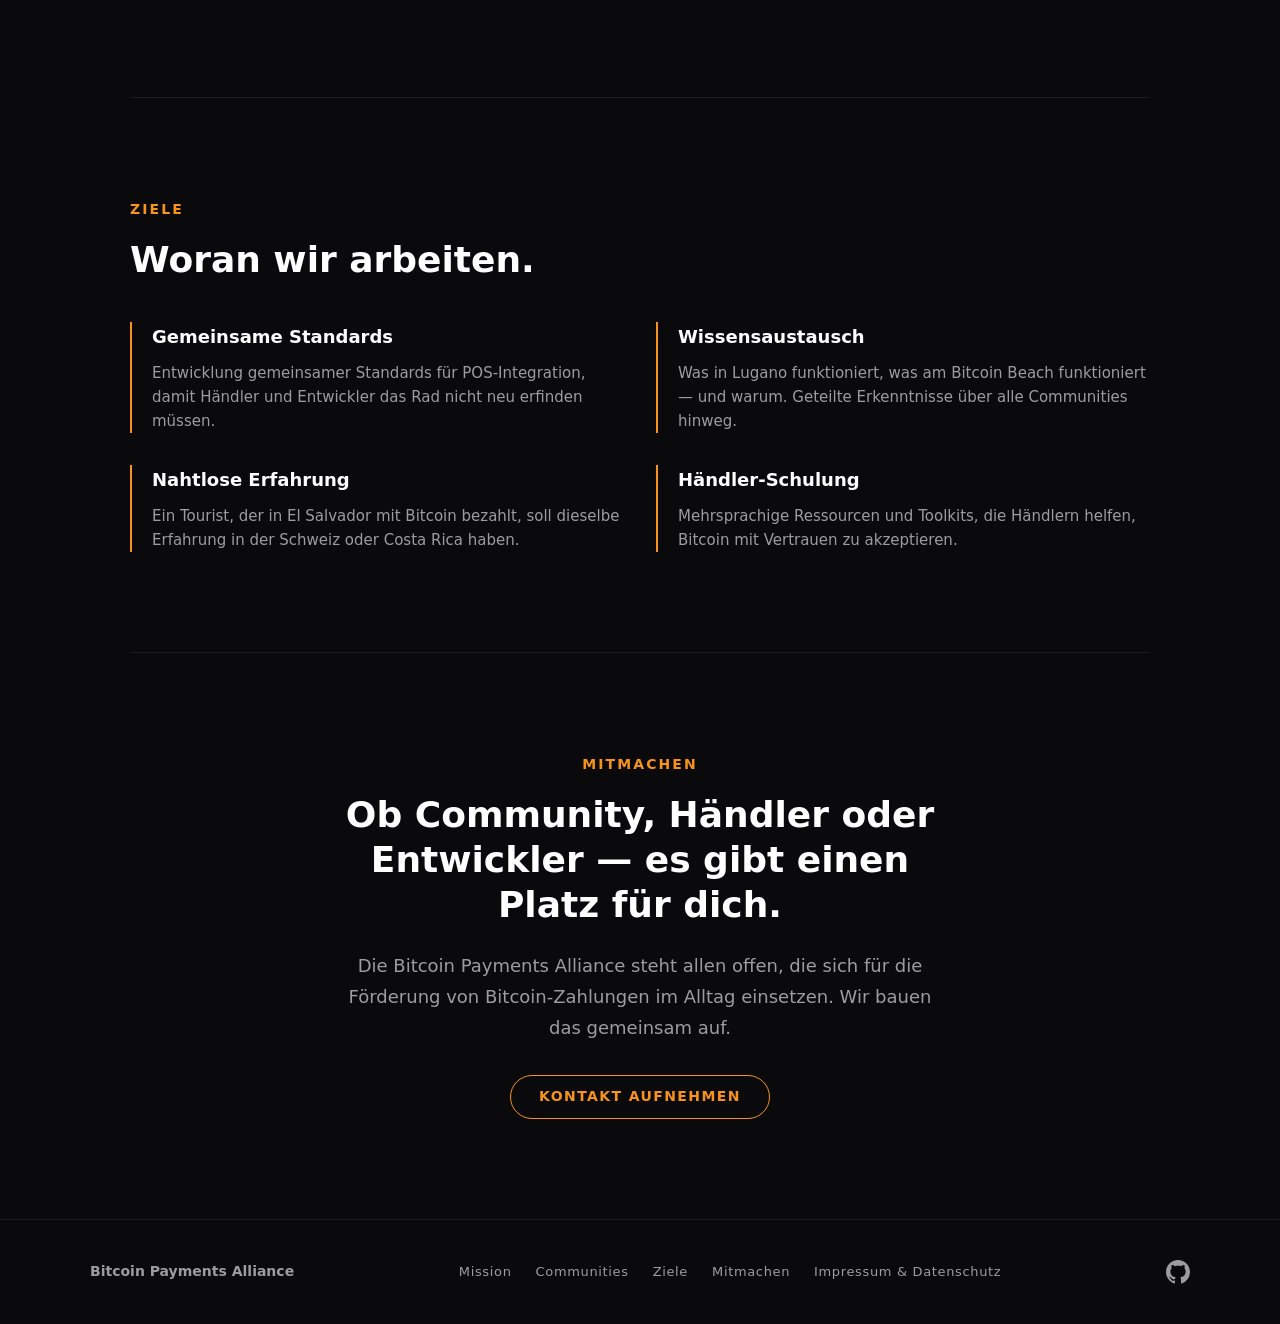
==== commit 0104966c: "Revert header logo, keep text-only" ====
--- a/de/index.html
+++ b/de/index.html
@@ -26,7 +26,7 @@
 <body>
     <header class="fade-in">
         <a href="/de/" class="logo-link">
-            <img class="logo-img" src="../assets/favicon.svg" alt="BPA" width="32" height="32"><span class="logo-text">Bitcoin Payments Alliance</span>
+            <span class="logo-text">Bitcoin Payments Alliance</span>
         </a>
         <nav>
             <a href="#mission">Mission</a>
--- a/style.css
+++ b/style.css
@@ -65,13 +65,6 @@
 
 .logo-link {
     text-decoration: none;
-    display: flex;
-    align-items: center;
-    gap: 10px;
-}
-
-.logo-img {
-    border-radius: 6px;
 }
 
 .logo-text {
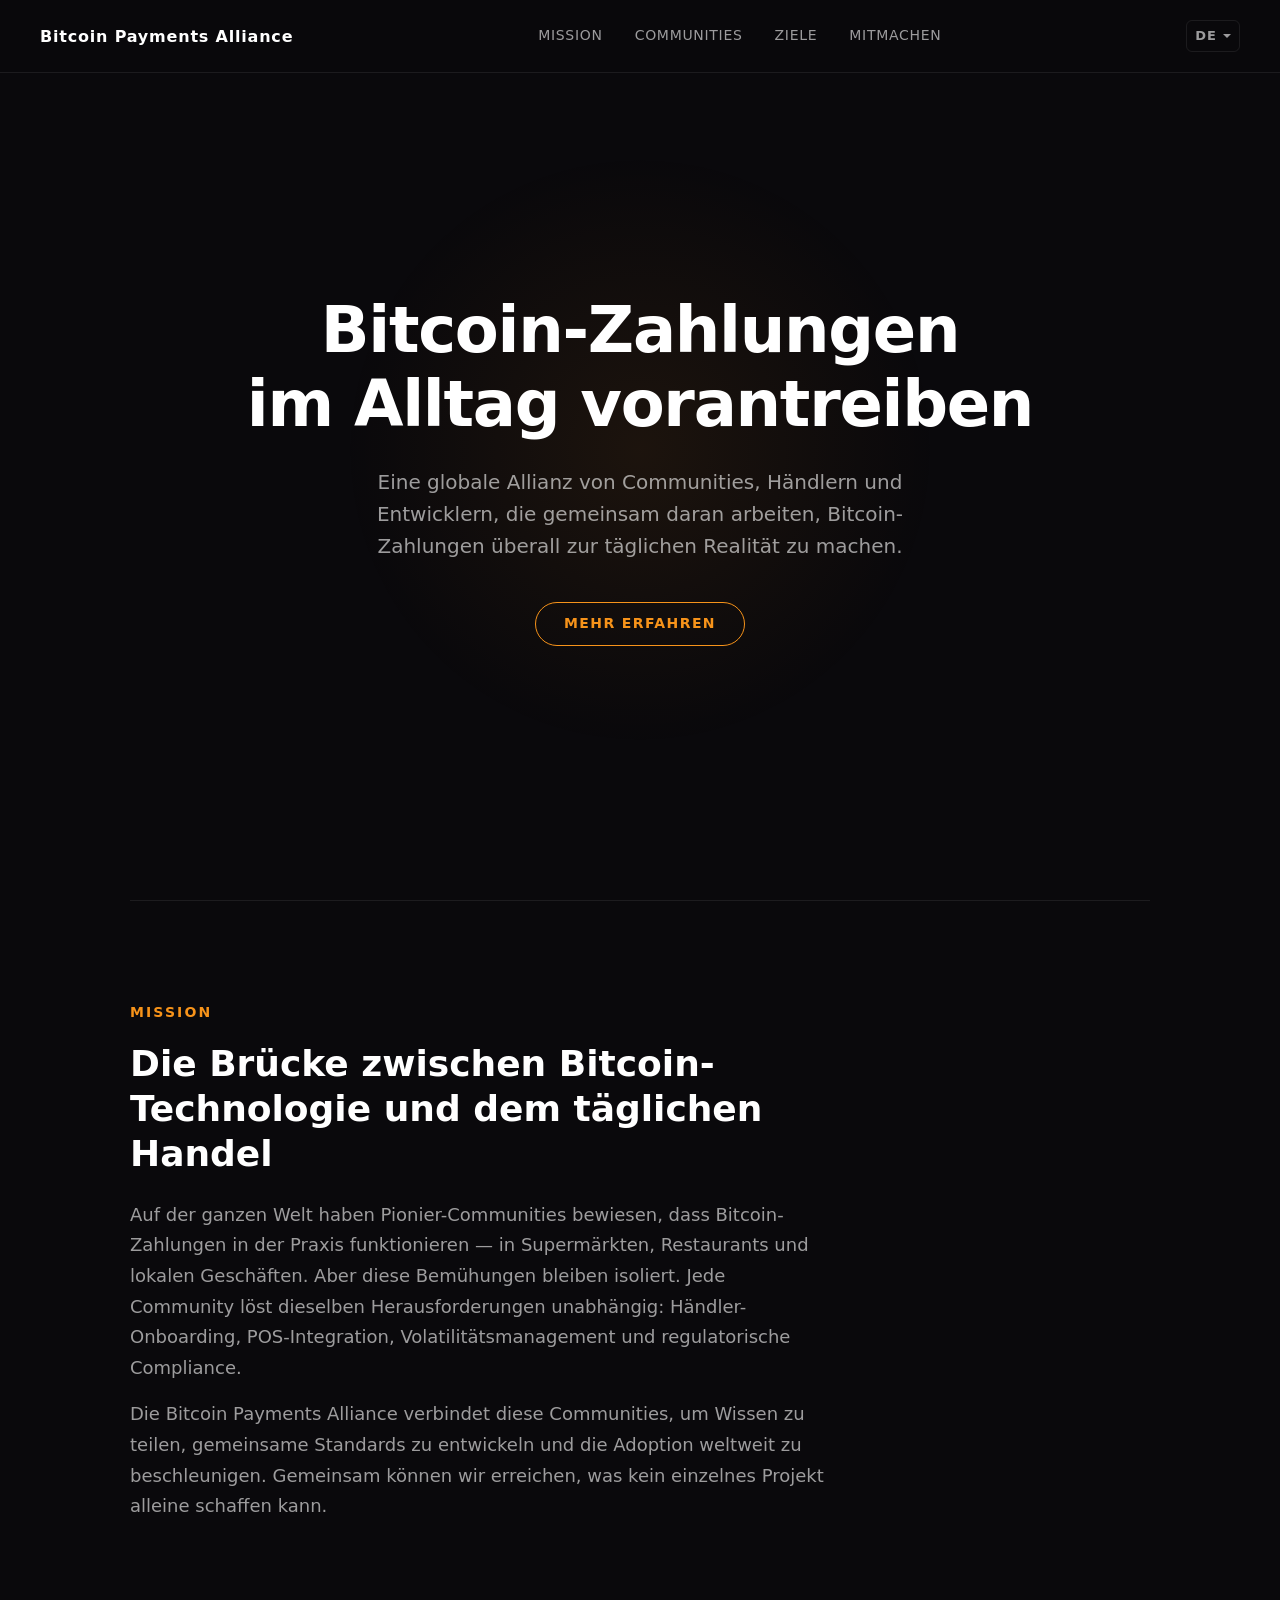
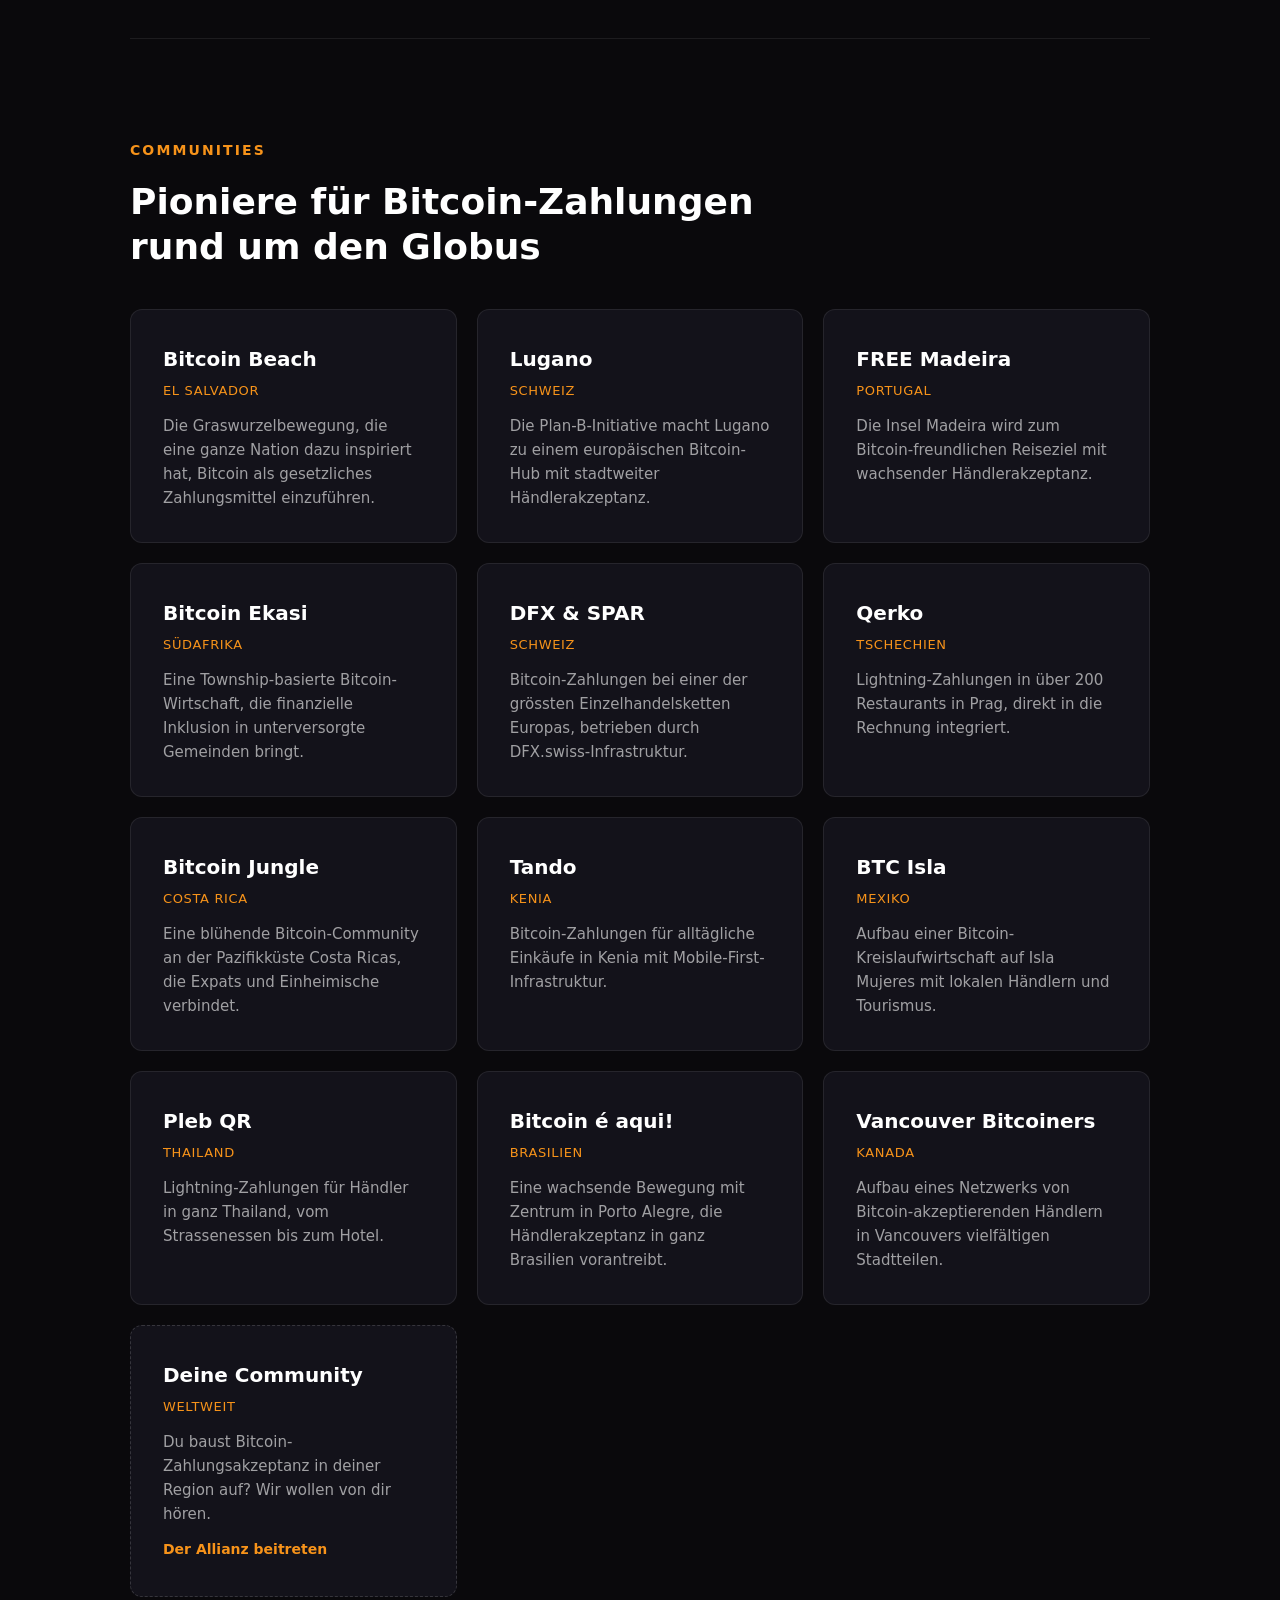
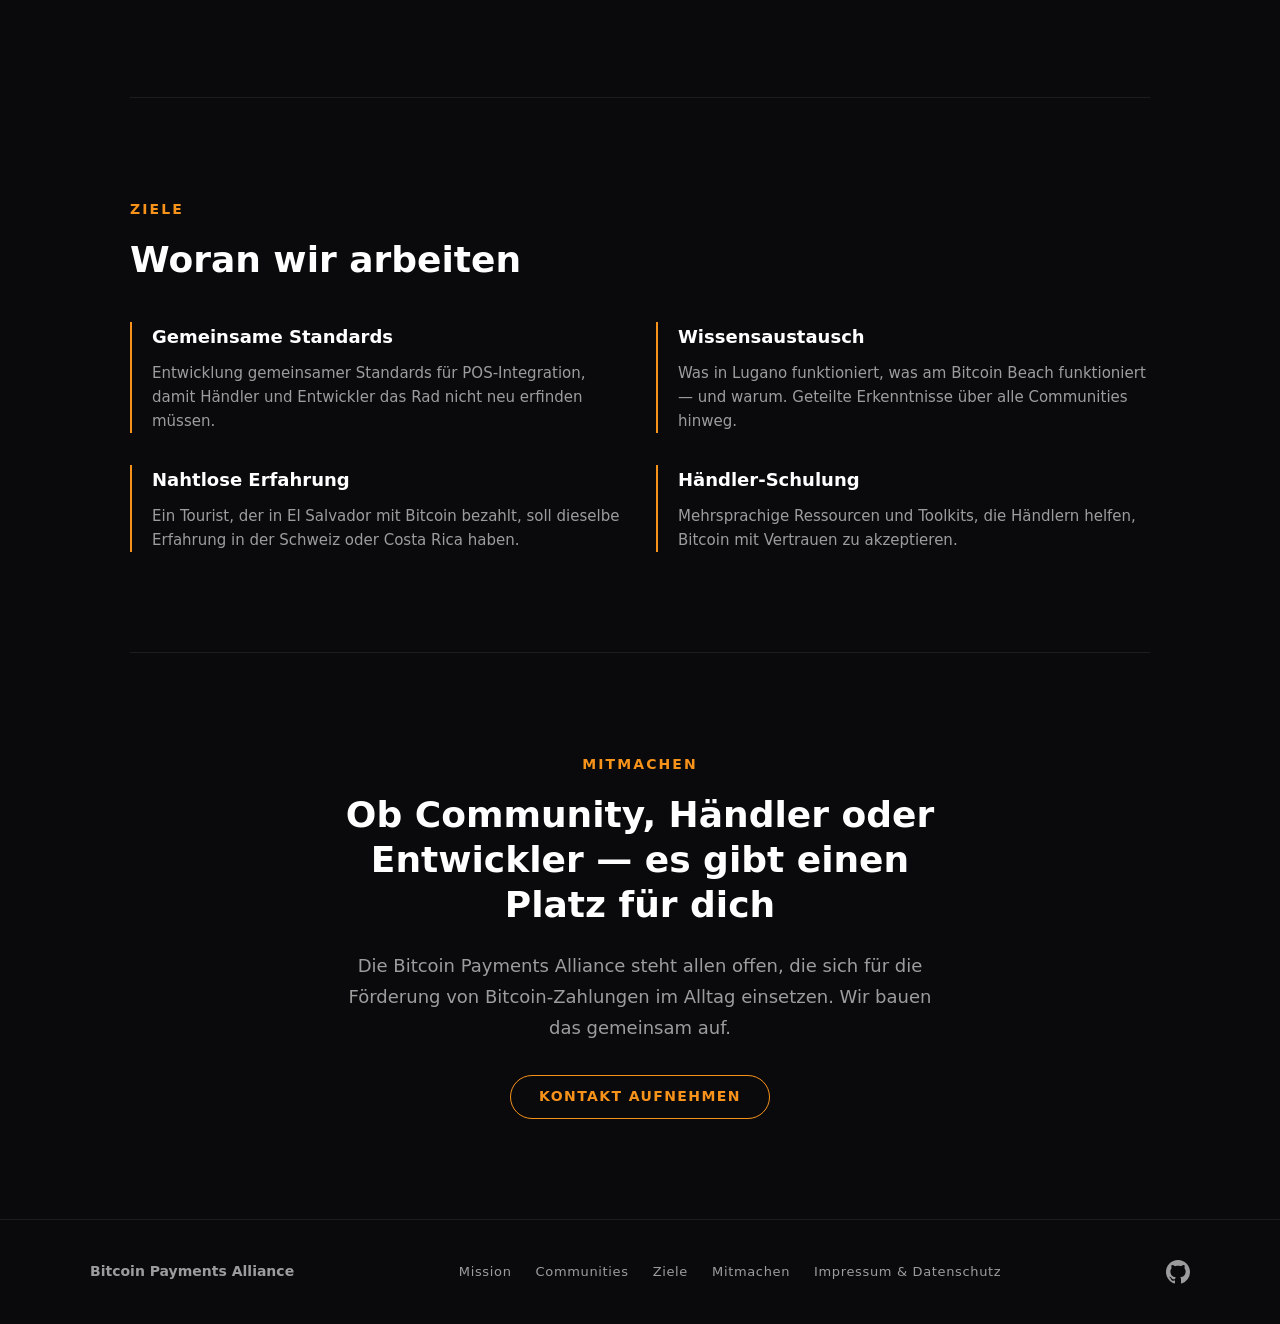
==== commit 1ea878d1: "Remove trailing periods from all h2 headings" ====
--- a/de/index.html
+++ b/de/index.html
@@ -65,7 +65,7 @@
     <main>
         <section id="mission">
             <h1>Mission</h1>
-            <h2>Die Brücke zwischen Bitcoin-Technologie und dem täglichen Handel.</h2>
+            <h2>Die Brücke zwischen Bitcoin-Technologie und dem täglichen Handel</h2>
             <p>
                 Auf der ganzen Welt haben Pionier-Communities bewiesen, dass Bitcoin-Zahlungen in der Praxis funktionieren — in Supermärkten, Restaurants und lokalen Geschäften. Aber diese Bemühungen bleiben isoliert. Jede Community löst dieselben Herausforderungen unabhängig: Händler-Onboarding, POS-Integration, Volatilitätsmanagement und regulatorische Compliance.
             </p>
@@ -76,7 +76,7 @@
 
         <section id="communities">
             <h1>Communities</h1>
-            <h2>Pioniere für Bitcoin-Zahlungen rund um den Globus.</h2>
+            <h2>Pioniere für Bitcoin-Zahlungen rund um den Globus</h2>
             <div class="community-grid">
                 <div class="community-card">
                     <h3>Bitcoin Beach</h3>
@@ -149,7 +149,7 @@
 
         <section id="goals">
             <h1>Ziele</h1>
-            <h2>Woran wir arbeiten.</h2>
+            <h2>Woran wir arbeiten</h2>
             <div class="goals-list">
                 <div class="goal">
                     <h3>Gemeinsame Standards</h3>
@@ -172,7 +172,7 @@
 
         <section id="join">
             <h1>Mitmachen</h1>
-            <h2>Ob Community, Händler oder Entwickler — es gibt einen Platz für dich.</h2>
+            <h2>Ob Community, Händler oder Entwickler — es gibt einen Platz für dich</h2>
             <p>
                 Die Bitcoin Payments Alliance steht allen offen, die sich für die Förderung von Bitcoin-Zahlungen im Alltag einsetzen. Wir bauen das gemeinsam auf.
             </p>
--- a/style.css
+++ b/style.css
@@ -545,7 +545,7 @@
 
 /* ============ Responsive ============ */
 
-@media (max-width: 768px) {
+@media (max-width: 640px) {
     header {
         padding: 16px 24px;
     }
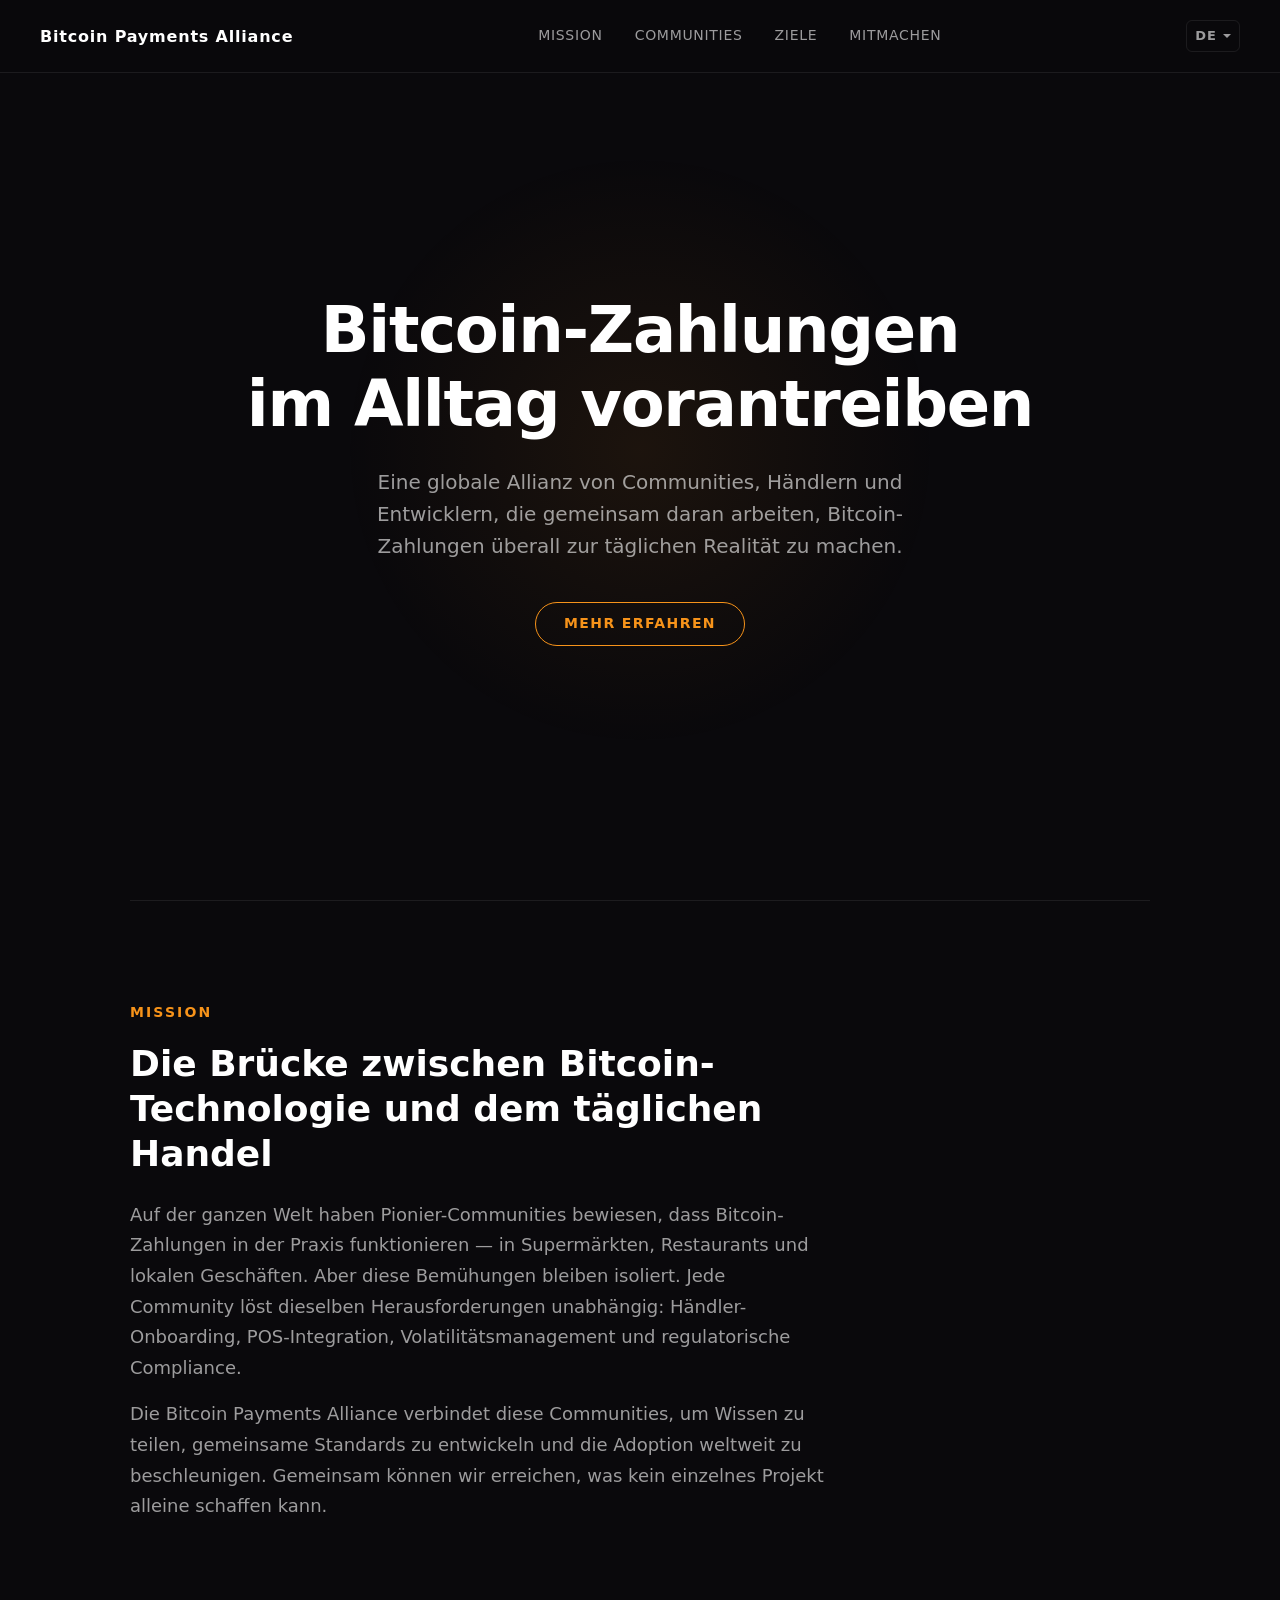
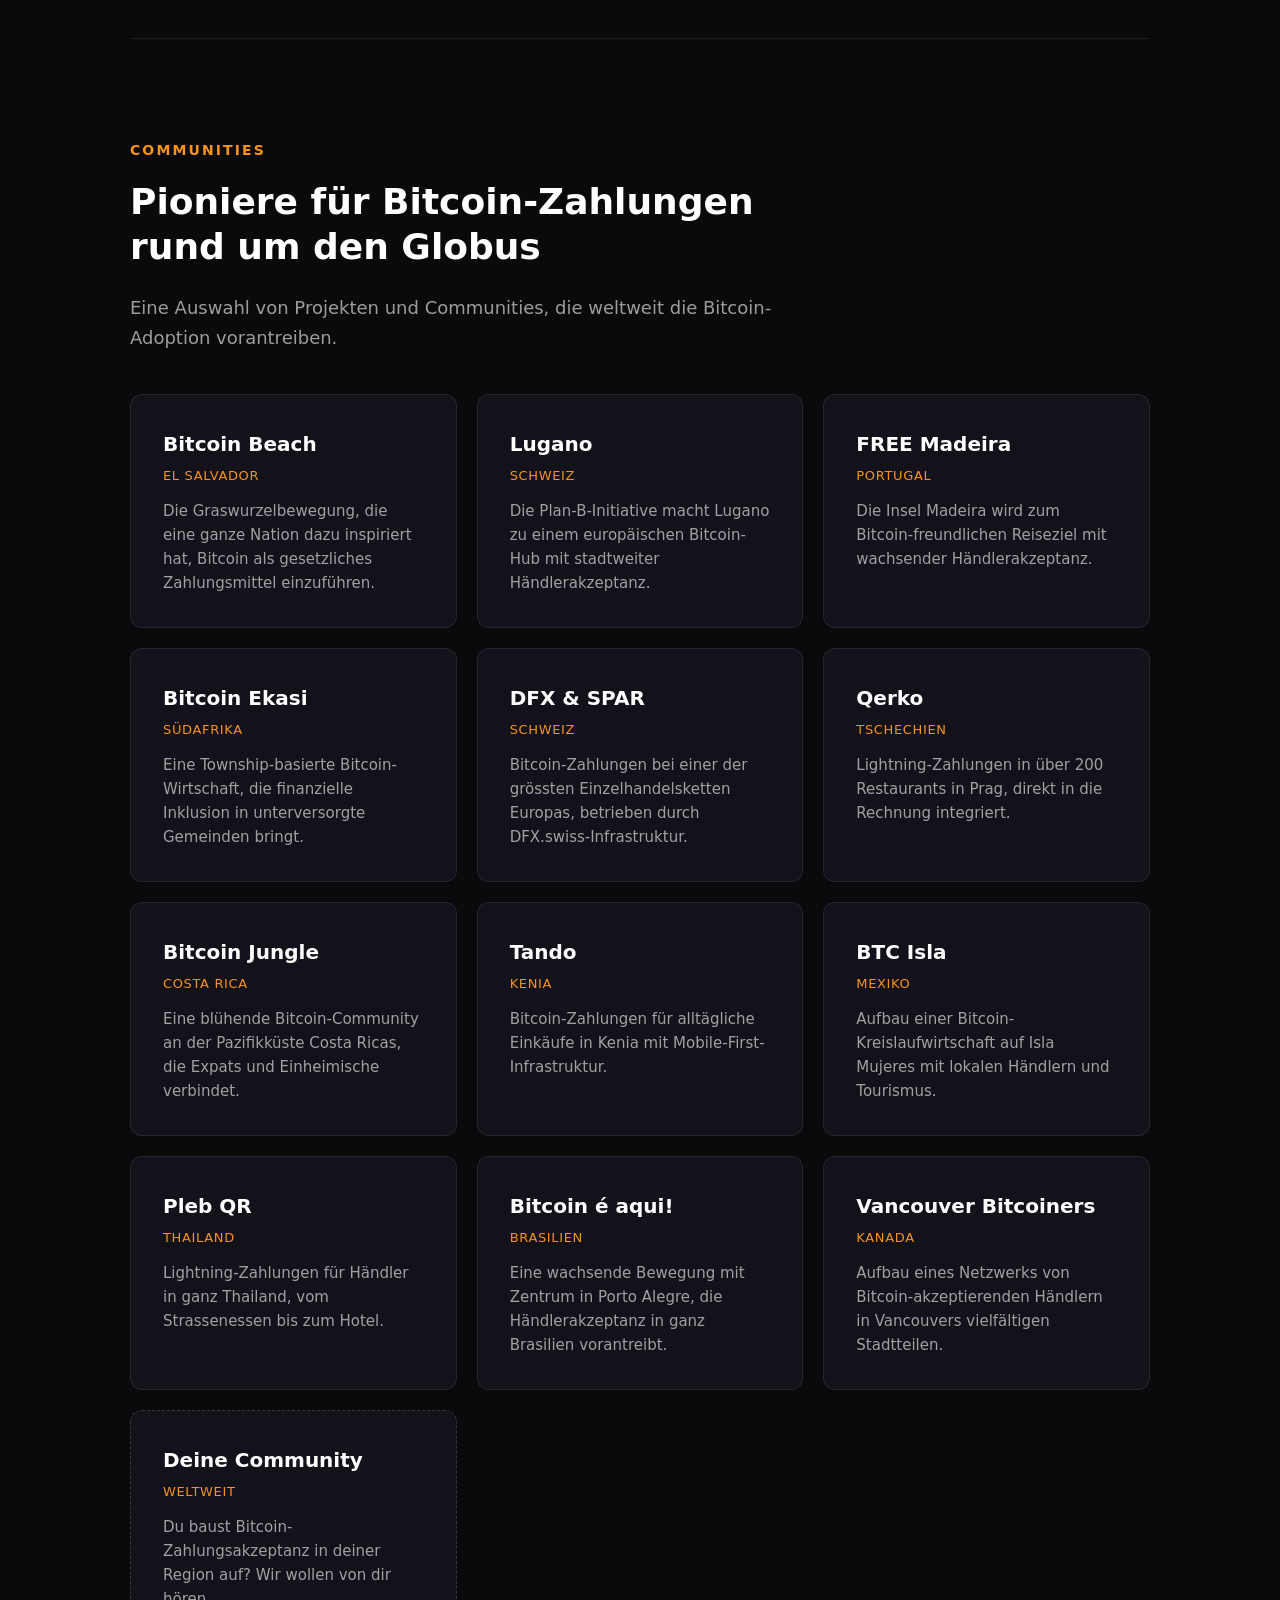
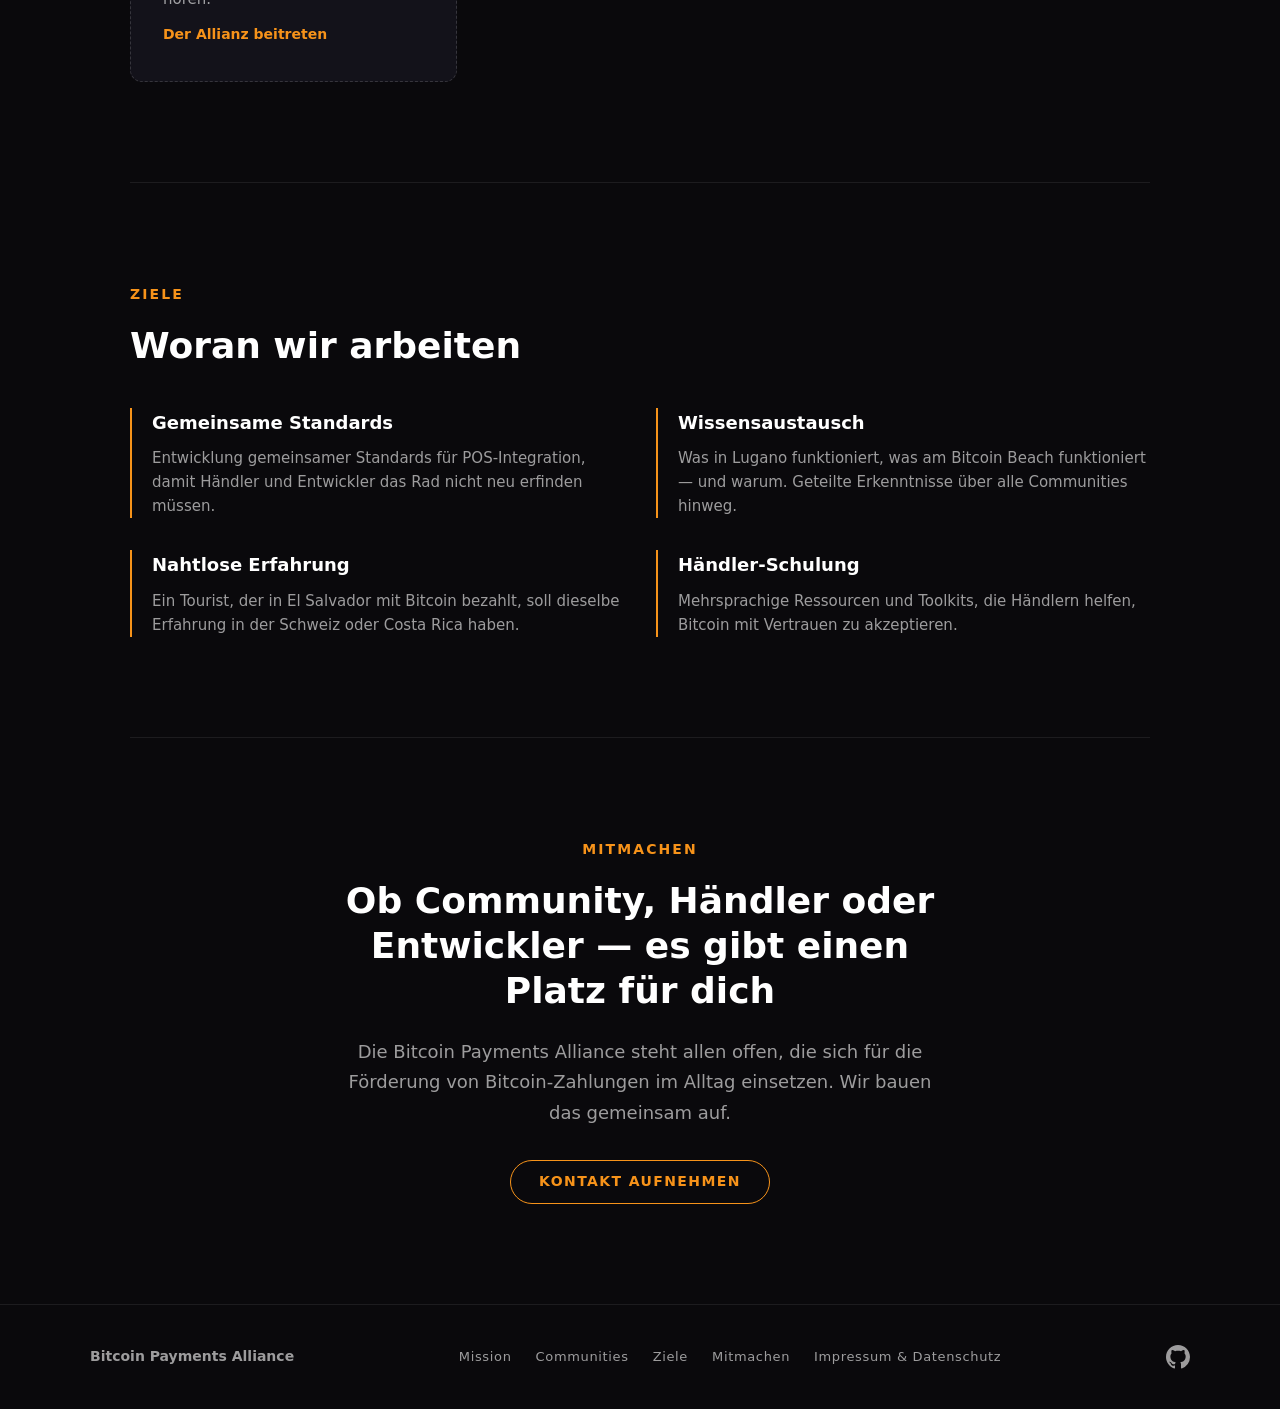
==== commit 7b03982a: "Clarify that listed communities are examples, not members" ====
--- a/de/index.html
+++ b/de/index.html
@@ -77,6 +77,7 @@
         <section id="communities">
             <h1>Communities</h1>
             <h2>Pioniere für Bitcoin-Zahlungen rund um den Globus</h2>
+            <p>Eine Auswahl von Projekten und Communities, die weltweit die Bitcoin-Adoption vorantreiben.</p>
             <div class="community-grid">
                 <div class="community-card">
                     <h3>Bitcoin Beach</h3>
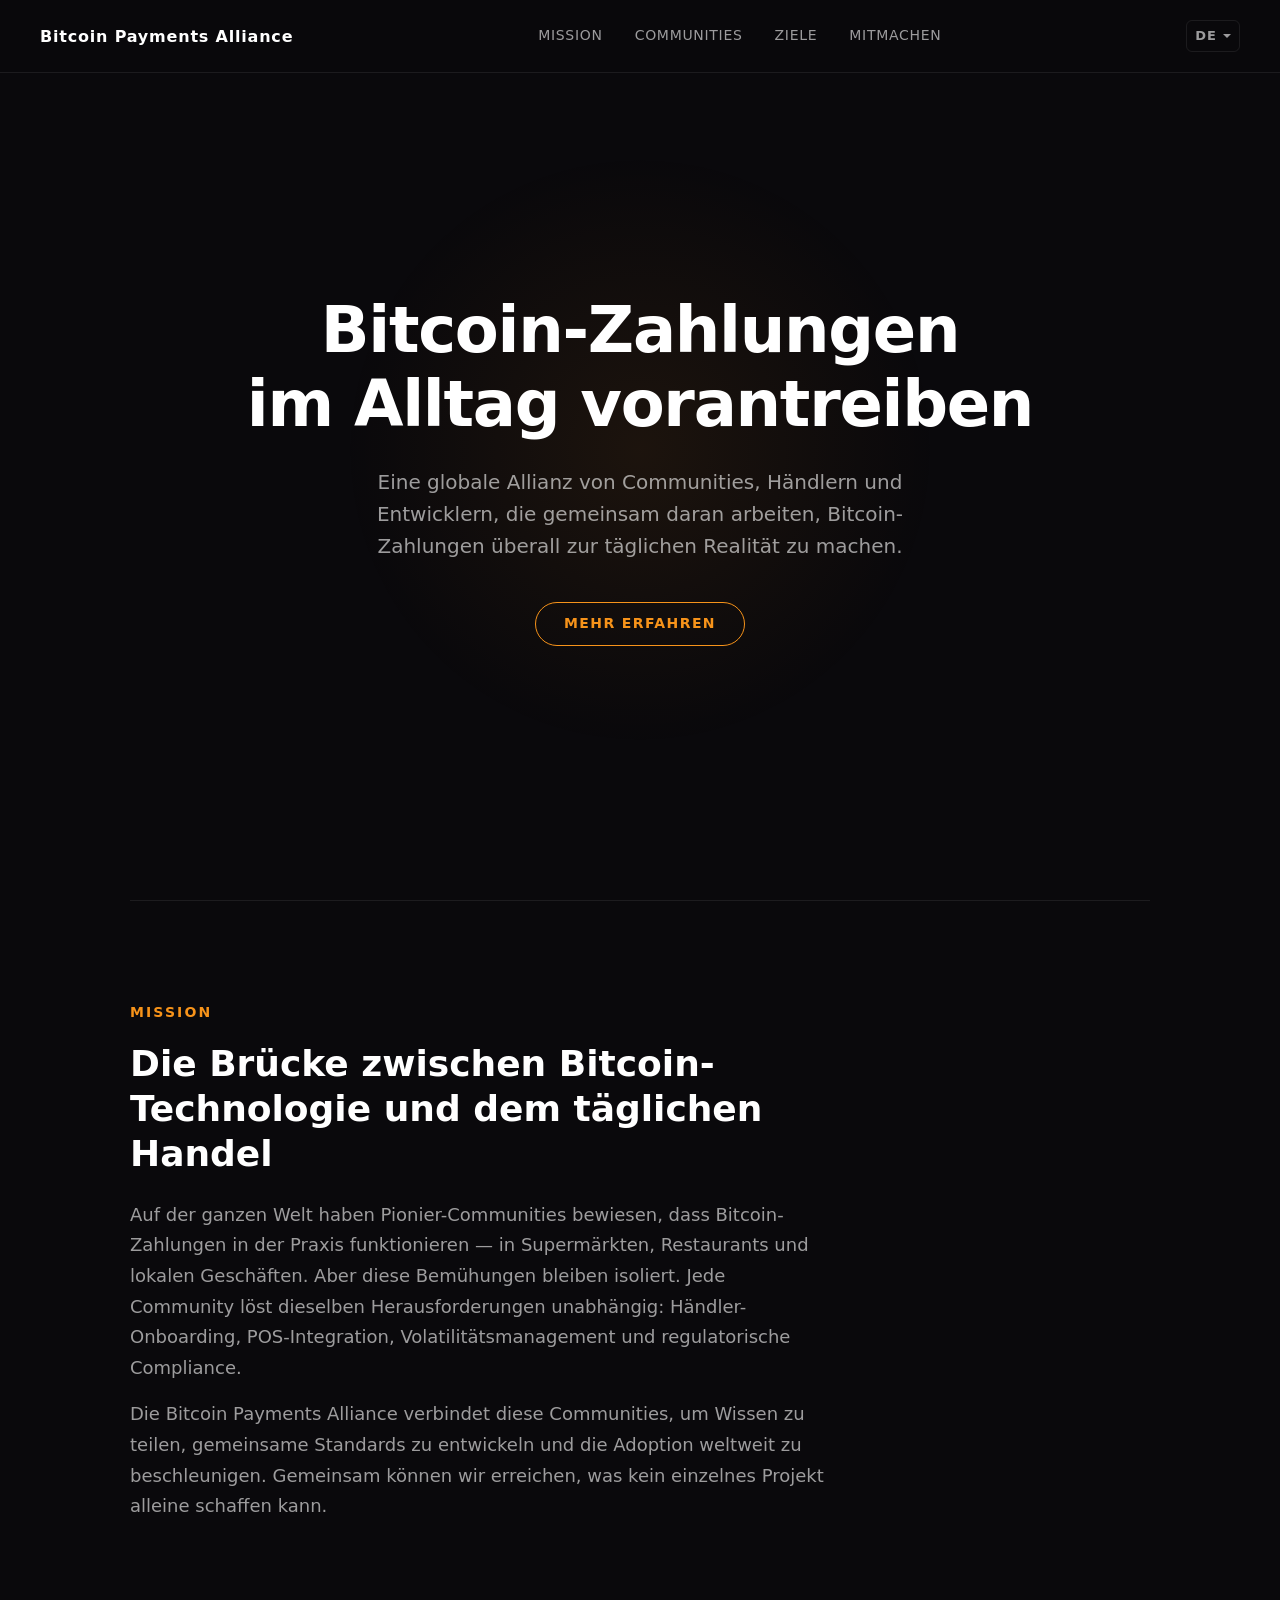
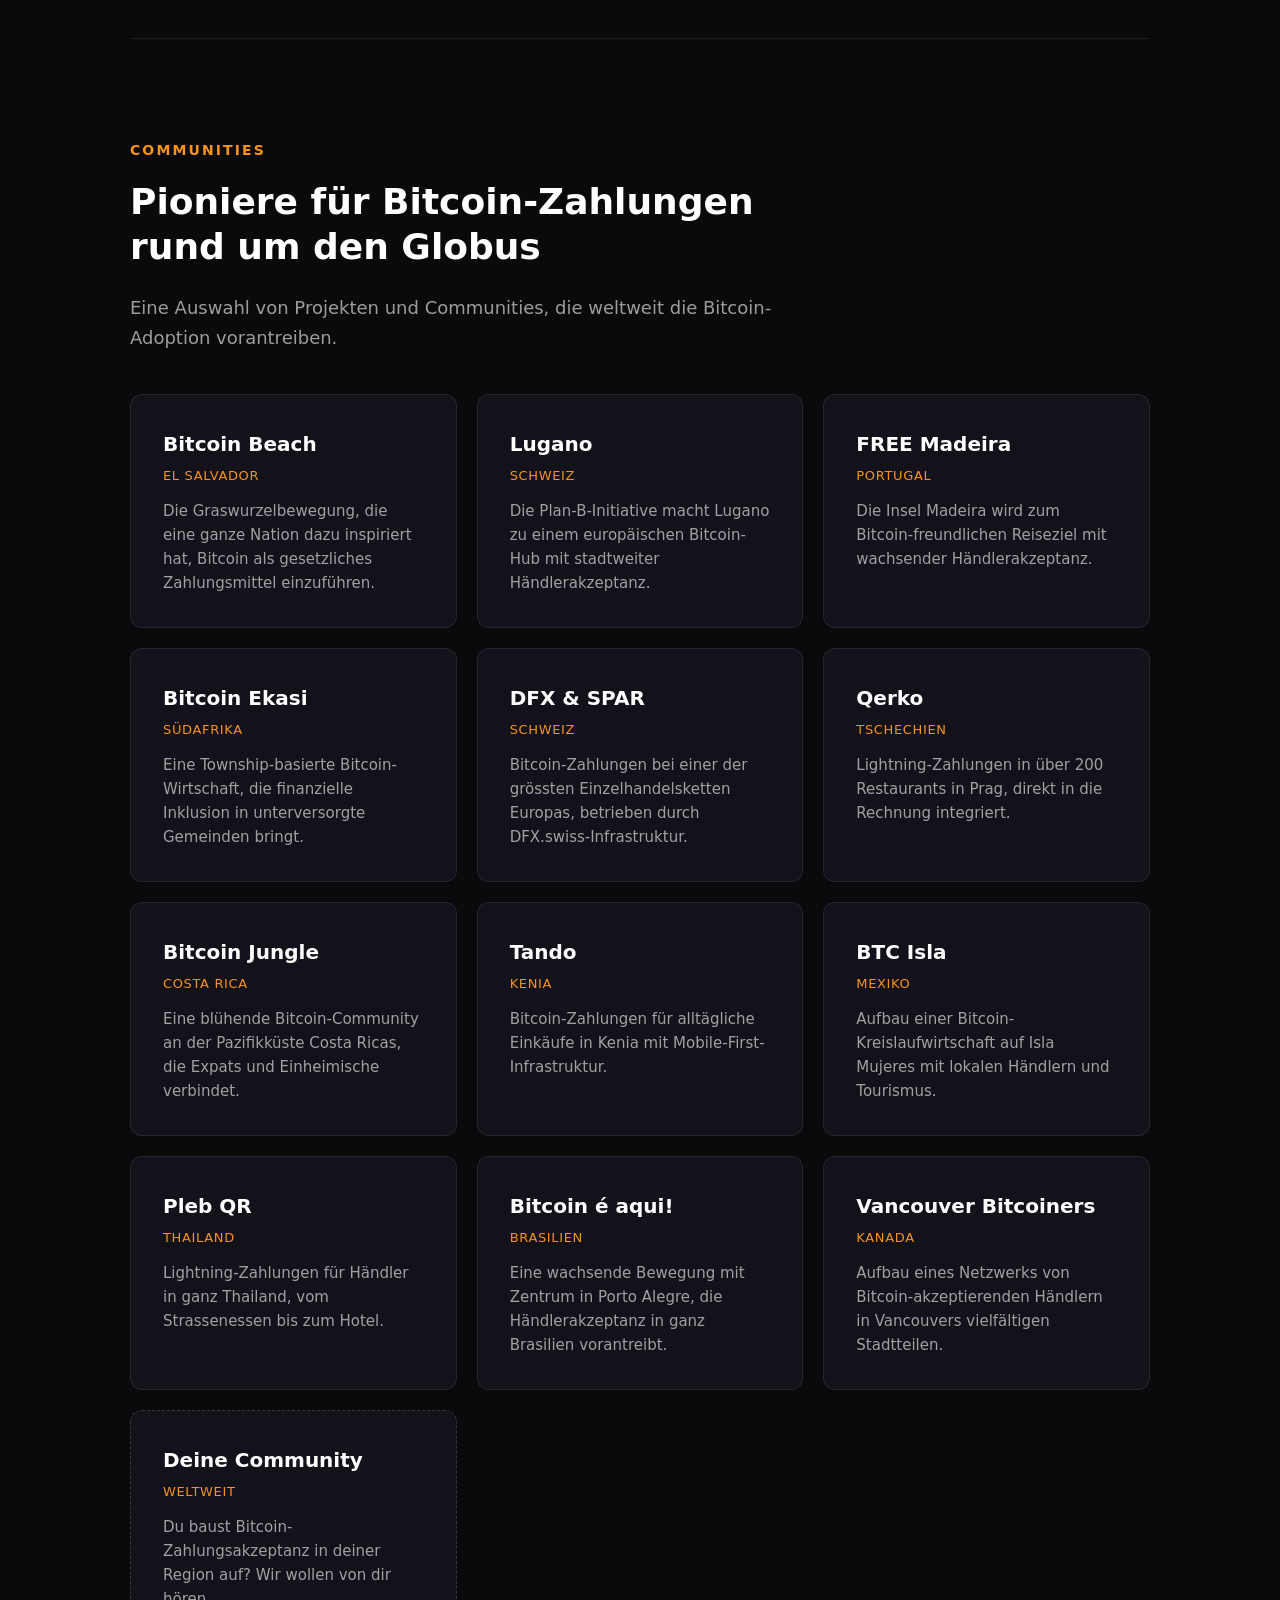
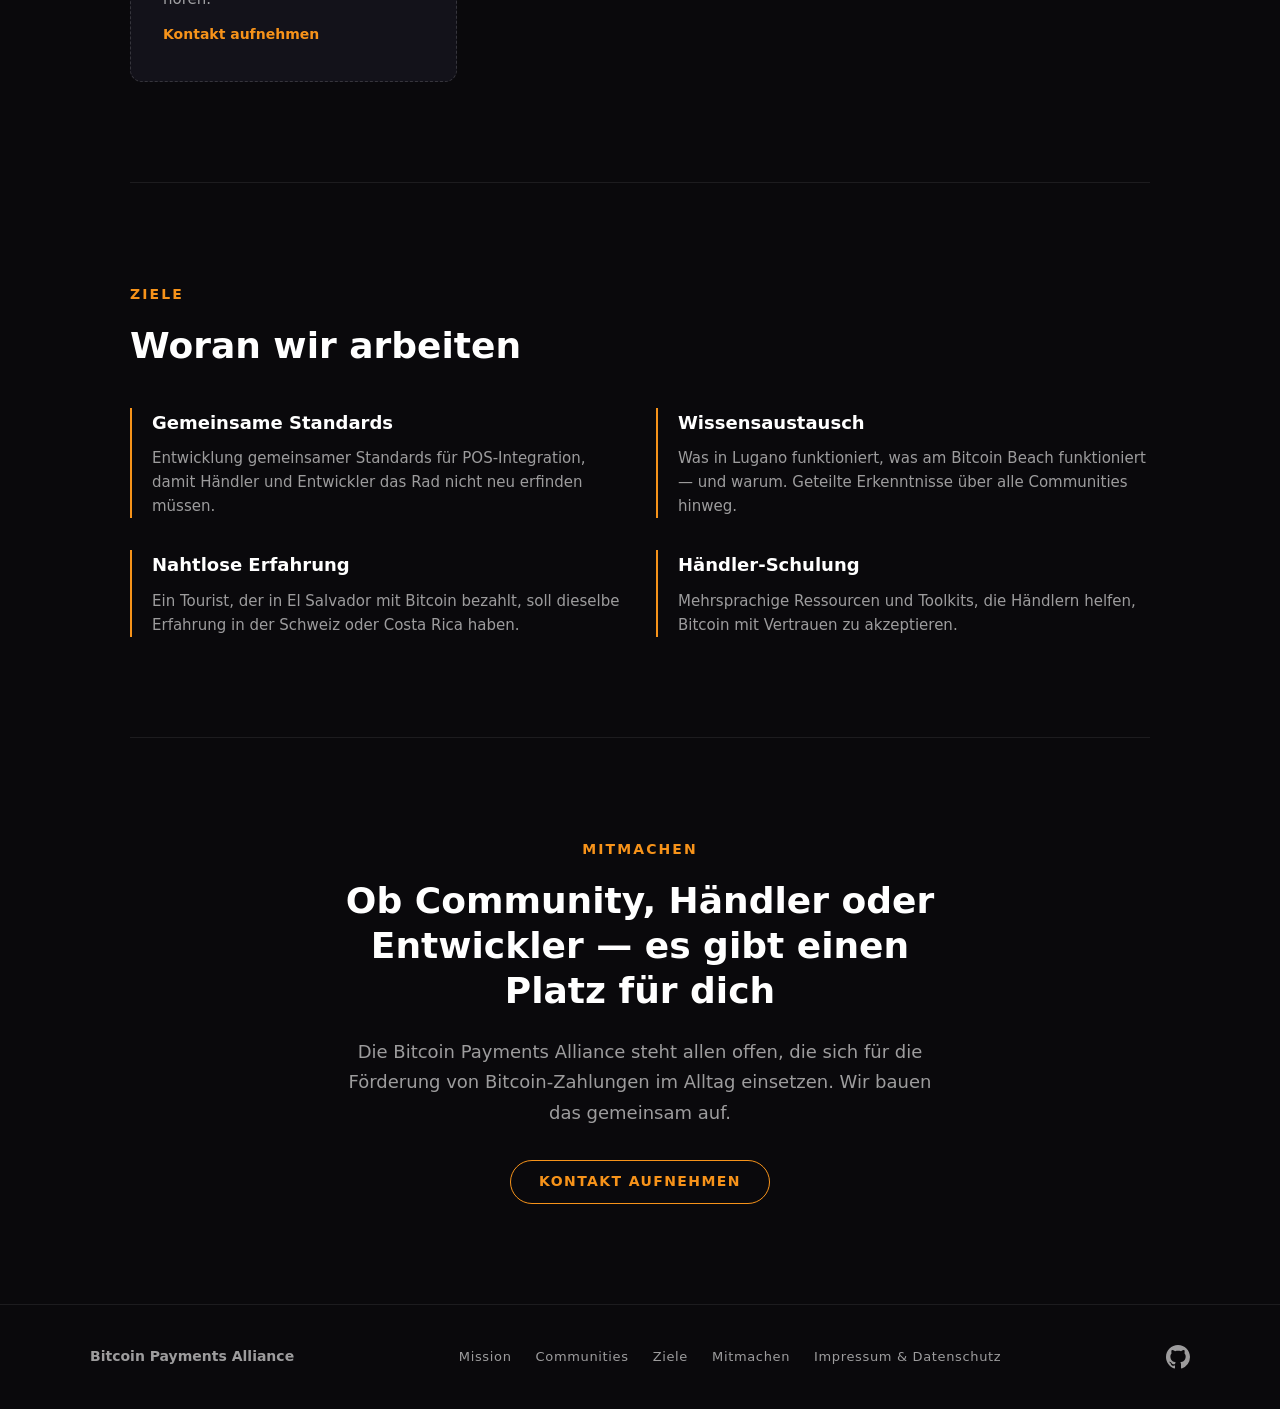
==== commit d673dad2: "Replace "Join the Alliance" with "Get in Touch" on community placeholder card" ====
--- a/de/index.html
+++ b/de/index.html
@@ -143,7 +143,7 @@
                     <h3>Deine Community</h3>
                     <span class="location">Weltweit</span>
                     <p>Du baust Bitcoin-Zahlungsakzeptanz in deiner Region auf? Wir wollen von dir hören.</p>
-                    <a href="#join" class="card-link">Der Allianz beitreten</a>
+                    <a href="#join" class="card-link">Kontakt aufnehmen</a>
                 </div>
             </div>
         </section>
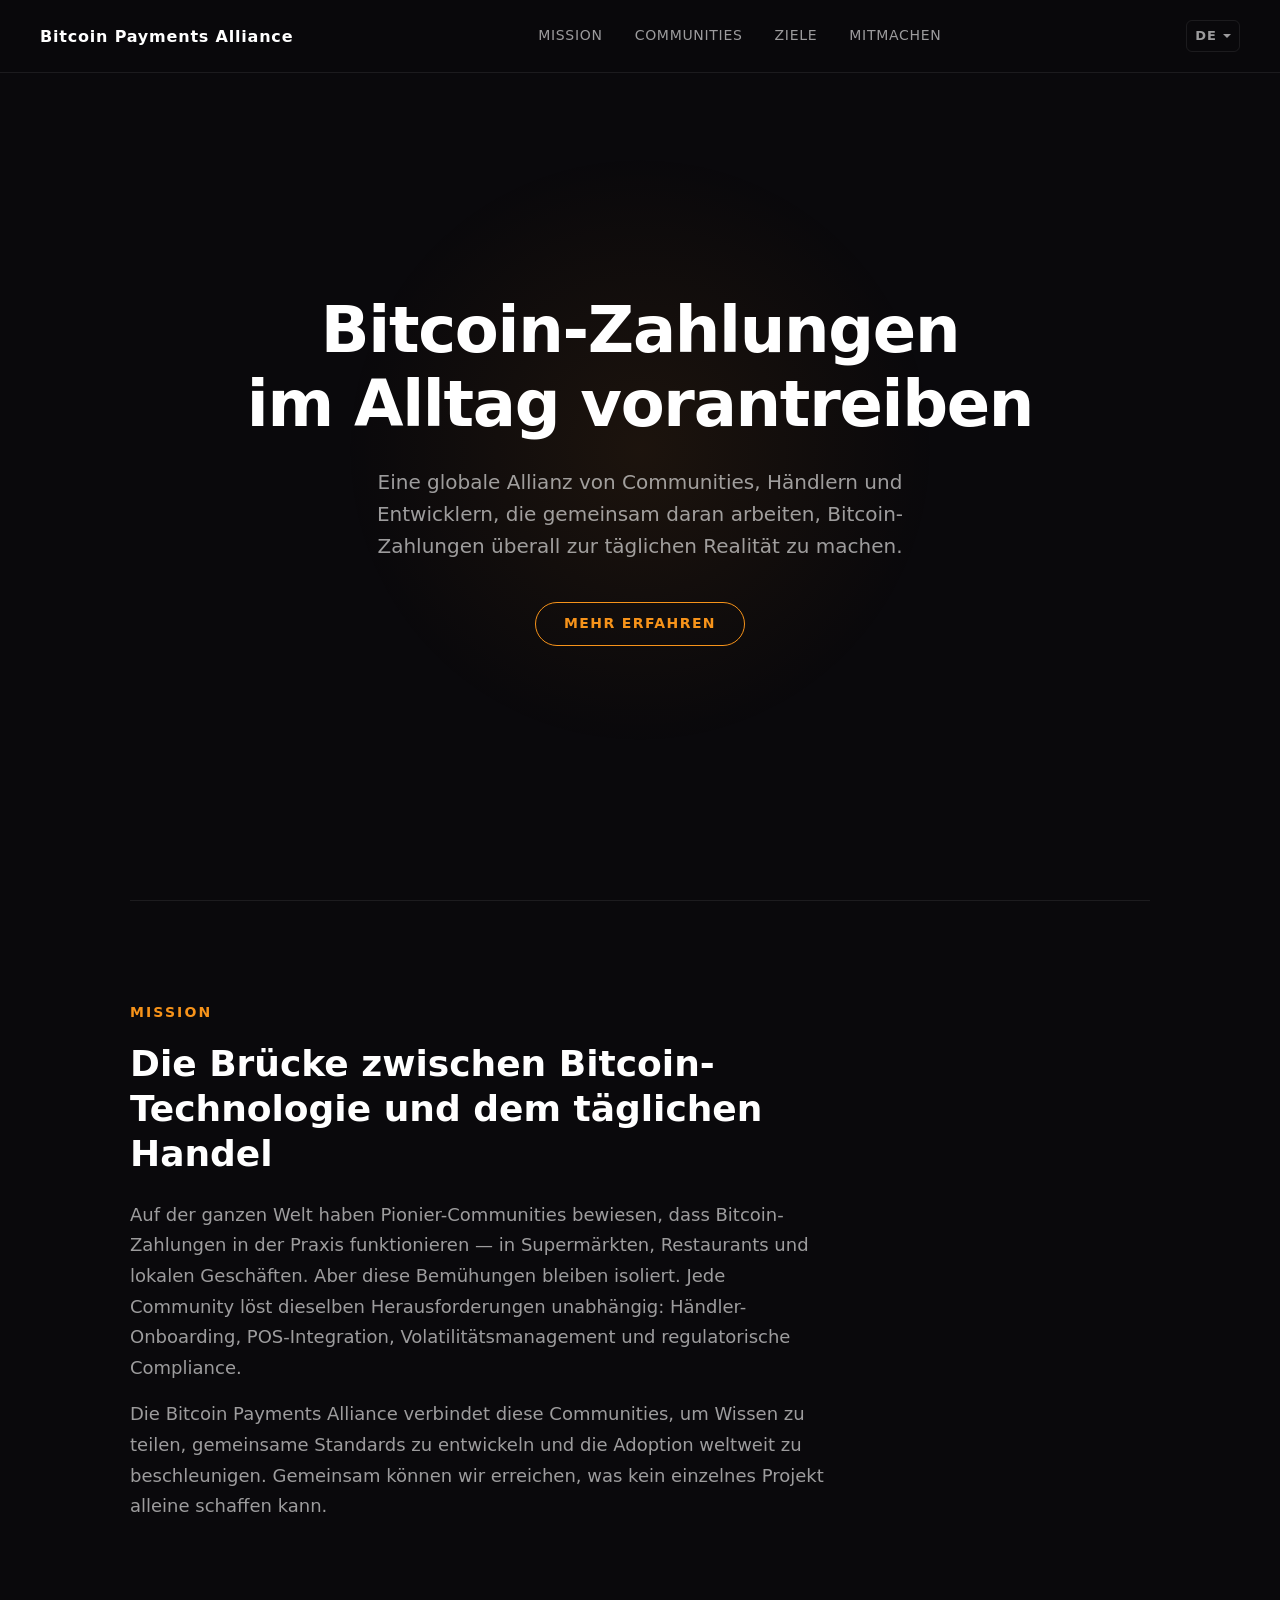
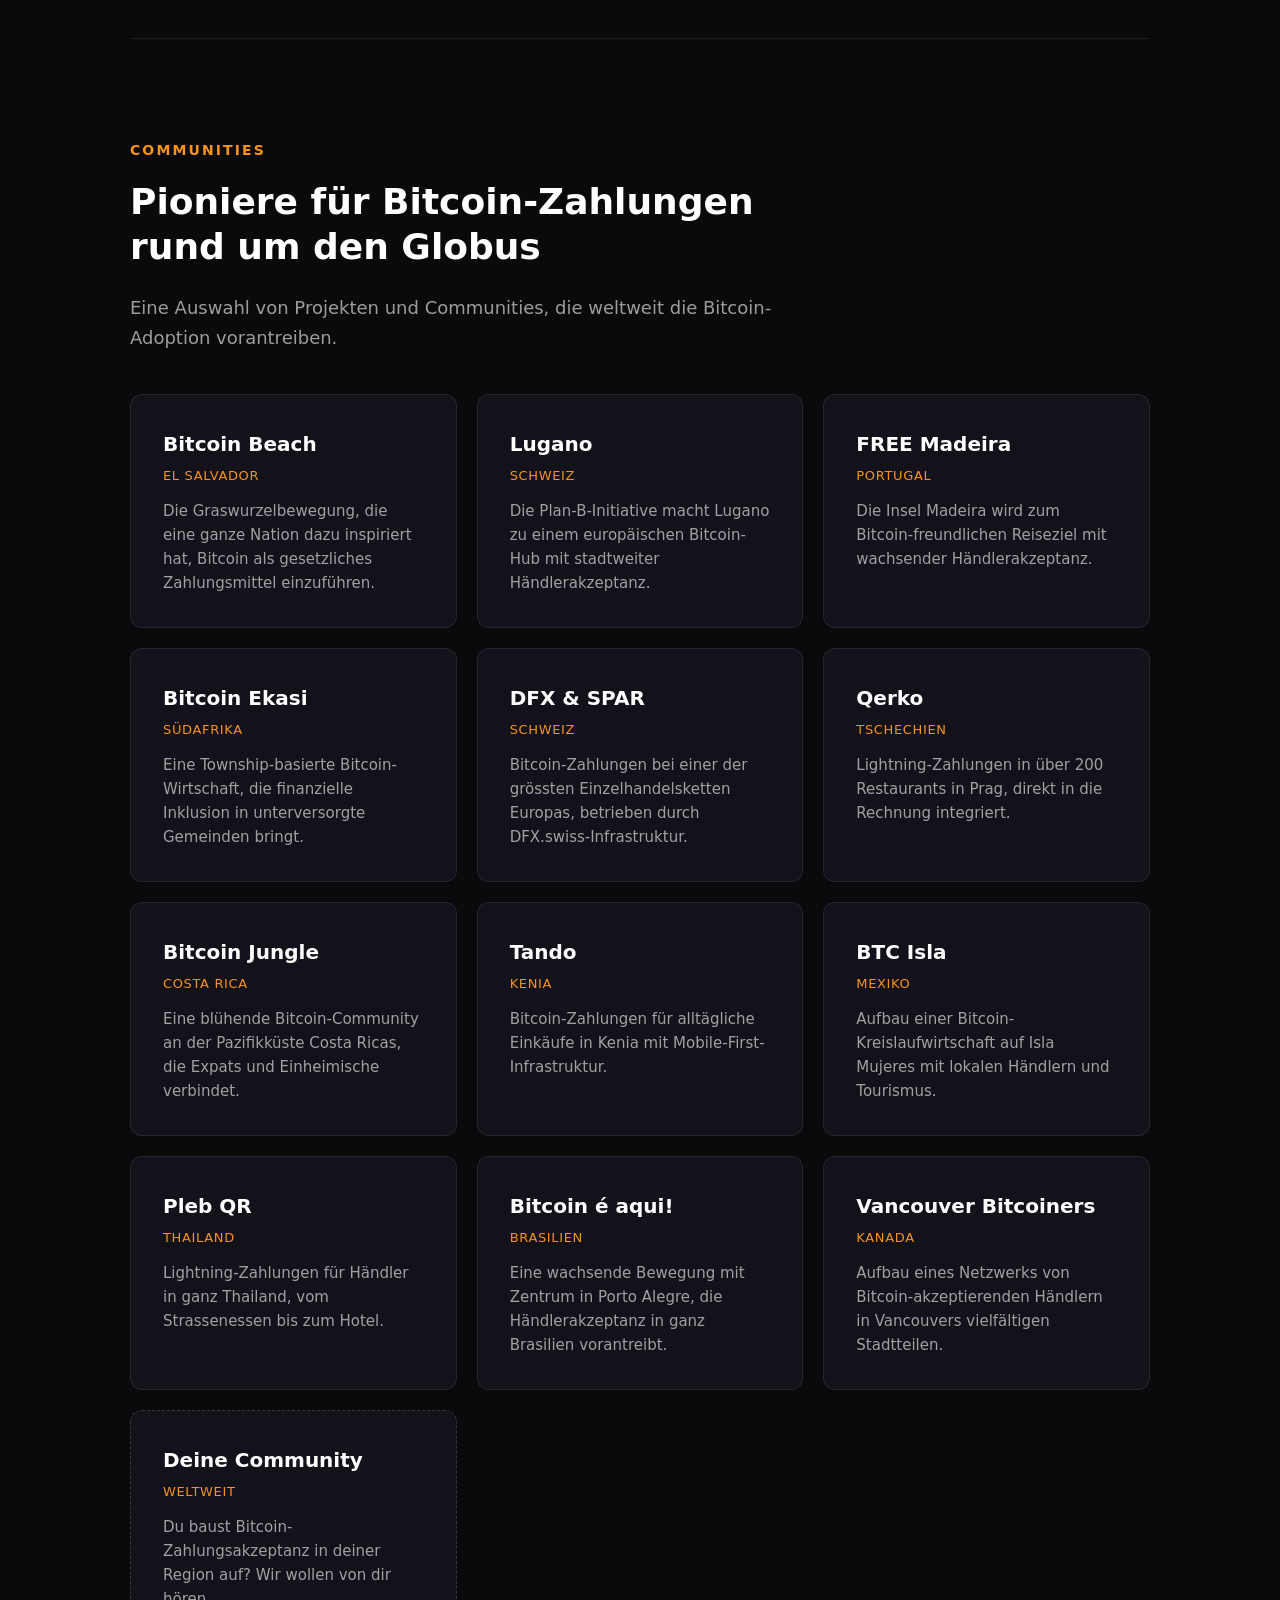
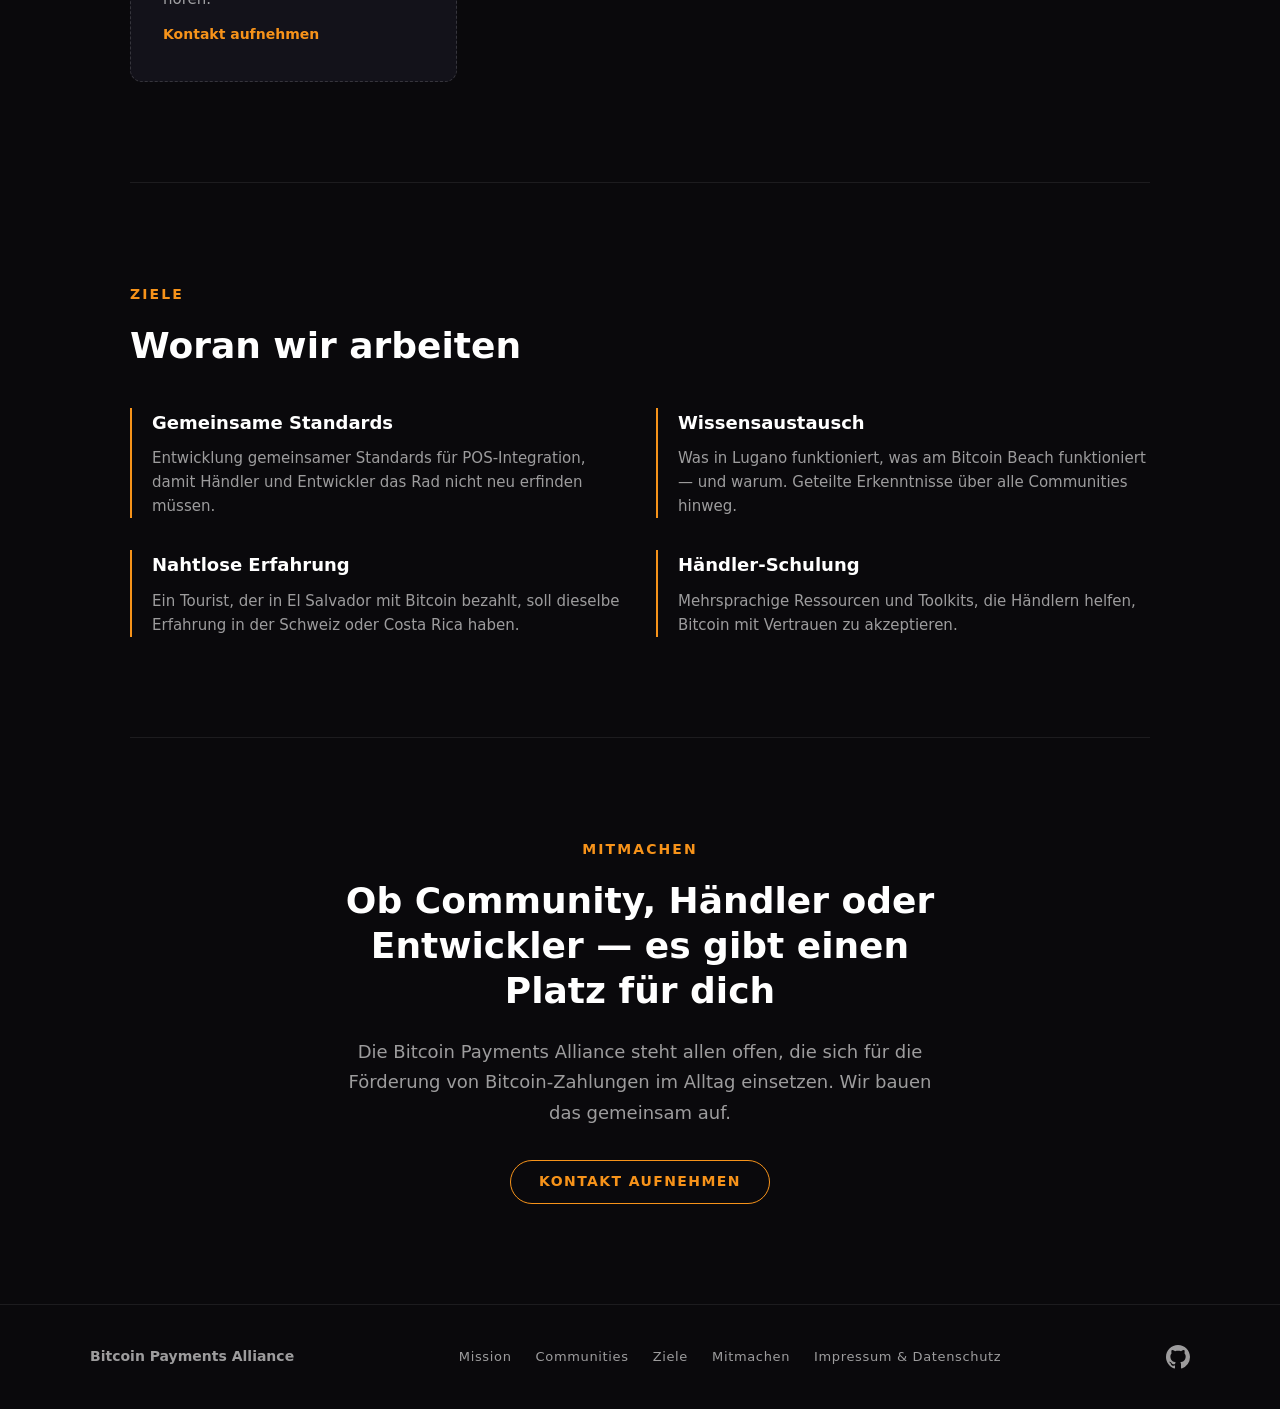
==== commit e541a059: "Add links to all community cards Make each community card a clickable link to the project website. C" ====
--- a/de/index.html
+++ b/de/index.html
@@ -1,40 +1,39 @@
-<!DOCTYPE html>
+<!doctype html>
 <html lang="de">
-
-<head>
-    <meta charset="utf-8">
-    <meta name="viewport" content="width=device-width, initial-scale=1">
-    <title>Bitcoin Payments Alliance</title>
-    <meta name="description" content="Weltweite Förderung der Akzeptanz von Bitcoin-Zahlungen im Alltag.">
-    <meta property="og:title" content="Bitcoin Payments Alliance">
-    <meta property="og:description" content="Weltweite Förderung der Akzeptanz von Bitcoin-Zahlungen im Alltag.">
-    <meta property="og:type" content="website">
-    <meta property="og:url" content="https://bitcoinpaymentsalliance.org/de/">
-    <meta name="twitter:card" content="summary_large_image">
-    <meta name="twitter:title" content="Bitcoin Payments Alliance">
-    <meta name="twitter:description" content="Weltweite Förderung der Akzeptanz von Bitcoin-Zahlungen im Alltag.">
-    <link rel="alternate" hreflang="en" href="https://bitcoinpaymentsalliance.org/">
-    <link rel="alternate" hreflang="de" href="https://bitcoinpaymentsalliance.org/de/">
-    <link rel="alternate" hreflang="fr" href="https://bitcoinpaymentsalliance.org/fr/">
-    <link rel="alternate" hreflang="it" href="https://bitcoinpaymentsalliance.org/it/">
-    <link rel="alternate" hreflang="es" href="https://bitcoinpaymentsalliance.org/es/">
-    <link rel="alternate" hreflang="x-default" href="https://bitcoinpaymentsalliance.org/">
-    <link rel="stylesheet" type="text/css" href="../style.css">
-    <link rel="icon" type="image/svg+xml" href="../assets/favicon.svg">
-</head>
-
-<body>
-    <header class="fade-in">
-        <a href="/de/" class="logo-link">
-            <span class="logo-text">Bitcoin Payments Alliance</span>
-        </a>
-        <nav>
-            <a href="#mission">Mission</a>
-            <a href="#communities">Communities</a>
-            <a href="#goals">Ziele</a>
-            <a href="#join">Mitmachen</a>
-        </nav>
-        <div class="lang-switcher">
+    <head>
+        <meta charset="utf-8" />
+        <meta name="viewport" content="width=device-width, initial-scale=1" />
+        <title>Bitcoin Payments Alliance</title>
+        <meta name="description" content="Weltweite Förderung der Akzeptanz von Bitcoin-Zahlungen im Alltag." />
+        <meta property="og:title" content="Bitcoin Payments Alliance" />
+        <meta property="og:description" content="Weltweite Förderung der Akzeptanz von Bitcoin-Zahlungen im Alltag." />
+        <meta property="og:type" content="website" />
+        <meta property="og:url" content="https://bitcoinpaymentsalliance.org/de/" />
+        <meta name="twitter:card" content="summary_large_image" />
+        <meta name="twitter:title" content="Bitcoin Payments Alliance" />
+        <meta name="twitter:description" content="Weltweite Förderung der Akzeptanz von Bitcoin-Zahlungen im Alltag." />
+        <link rel="alternate" hreflang="en" href="https://bitcoinpaymentsalliance.org/" />
+        <link rel="alternate" hreflang="de" href="https://bitcoinpaymentsalliance.org/de/" />
+        <link rel="alternate" hreflang="fr" href="https://bitcoinpaymentsalliance.org/fr/" />
+        <link rel="alternate" hreflang="it" href="https://bitcoinpaymentsalliance.org/it/" />
+        <link rel="alternate" hreflang="es" href="https://bitcoinpaymentsalliance.org/es/" />
+        <link rel="alternate" hreflang="x-default" href="https://bitcoinpaymentsalliance.org/" />
+        <link rel="stylesheet" type="text/css" href="../style.css" />
+        <link rel="icon" type="image/svg+xml" href="../assets/favicon.svg" />
+    </head>
+
+    <body>
+        <header class="fade-in">
+            <a href="/de/" class="logo-link">
+                <span class="logo-text">Bitcoin Payments Alliance</span>
+            </a>
+            <nav>
+                <a href="#mission">Mission</a>
+                <a href="#communities">Communities</a>
+                <a href="#goals">Ziele</a>
+                <a href="#join">Mitmachen</a>
+            </nav>
+            <div class="lang-switcher">
                 <span class="lang-current">DE</span>
                 <div class="lang-dropdown">
                     <a href="/">English</a>
@@ -44,182 +43,239 @@
                     <a href="/es/">Español</a>
                 </div>
             </div>
-        <button class="nav-toggle" aria-label="Menü">
-            <span></span>
-            <span></span>
-            <span></span>
-        </button>
-    </header>
-
-    <div class="hero fade-in">
-        <div class="glow"></div>
-        <div class="headline">
-            <h1 class="slide-up">Bitcoin-Zahlungen<br>im Alltag vorantreiben</h1>
-            <p class="slide-up delay-300">
-                Eine globale Allianz von Communities, Händlern und Entwicklern, die gemeinsam daran arbeiten, Bitcoin-Zahlungen überall zur täglichen Realität zu machen.
-            </p>
-            <a href="#mission" class="button slide-up delay-600">Mehr erfahren</a>
+            <button class="nav-toggle" aria-label="Menü">
+                <span></span>
+                <span></span>
+                <span></span>
+            </button>
+        </header>
+
+        <div class="hero fade-in">
+            <div class="glow"></div>
+            <div class="headline">
+                <h1 class="slide-up">
+                    Bitcoin-Zahlungen
+                    <br />
+                    im Alltag vorantreiben
+                </h1>
+                <p class="slide-up delay-300">
+                    Eine globale Allianz von Communities, Händlern und Entwicklern, die gemeinsam daran arbeiten,
+                    Bitcoin-Zahlungen überall zur täglichen Realität zu machen.
+                </p>
+                <a href="#mission" class="button slide-up delay-600">Mehr erfahren</a>
+            </div>
         </div>
-    </div>
-
-    <main>
-        <section id="mission">
-            <h1>Mission</h1>
-            <h2>Die Brücke zwischen Bitcoin-Technologie und dem täglichen Handel</h2>
-            <p>
-                Auf der ganzen Welt haben Pionier-Communities bewiesen, dass Bitcoin-Zahlungen in der Praxis funktionieren — in Supermärkten, Restaurants und lokalen Geschäften. Aber diese Bemühungen bleiben isoliert. Jede Community löst dieselben Herausforderungen unabhängig: Händler-Onboarding, POS-Integration, Volatilitätsmanagement und regulatorische Compliance.
-            </p>
-            <p>
-                Die Bitcoin Payments Alliance verbindet diese Communities, um Wissen zu teilen, gemeinsame Standards zu entwickeln und die Adoption weltweit zu beschleunigen. Gemeinsam können wir erreichen, was kein einzelnes Projekt alleine schaffen kann.
-            </p>
-        </section>
-
-        <section id="communities">
-            <h1>Communities</h1>
-            <h2>Pioniere für Bitcoin-Zahlungen rund um den Globus</h2>
-            <p>Eine Auswahl von Projekten und Communities, die weltweit die Bitcoin-Adoption vorantreiben.</p>
-            <div class="community-grid">
-                <div class="community-card">
-                    <h3>Bitcoin Beach</h3>
-                    <span class="location">El Salvador</span>
-                    <p>Die Graswurzelbewegung, die eine ganze Nation dazu inspiriert hat, Bitcoin als gesetzliches Zahlungsmittel einzuführen.</p>
-                </div>
-                <div class="community-card">
-                    <h3>Lugano</h3>
-                    <span class="location">Schweiz</span>
-                    <p>Die Plan-B-Initiative macht Lugano zu einem europäischen Bitcoin-Hub mit stadtweiter Händlerakzeptanz.</p>
-                </div>
-                <div class="community-card">
-                    <h3>FREE Madeira</h3>
-                    <span class="location">Portugal</span>
-                    <p>Die Insel Madeira wird zum Bitcoin-freundlichen Reiseziel mit wachsender Händlerakzeptanz.</p>
-                </div>
-                <div class="community-card">
-                    <h3>Bitcoin Ekasi</h3>
-                    <span class="location">Südafrika</span>
-                    <p>Eine Township-basierte Bitcoin-Wirtschaft, die finanzielle Inklusion in unterversorgte Gemeinden bringt.</p>
-                </div>
-                <div class="community-card">
-                    <h3>DFX &amp; SPAR</h3>
-                    <span class="location">Schweiz</span>
-                    <p>Bitcoin-Zahlungen bei einer der grössten Einzelhandelsketten Europas, betrieben durch DFX.swiss-Infrastruktur.</p>
-                </div>
-                <div class="community-card">
-                    <h3>Qerko</h3>
-                    <span class="location">Tschechien</span>
-                    <p>Lightning-Zahlungen in über 200 Restaurants in Prag, direkt in die Rechnung integriert.</p>
-                </div>
-                <div class="community-card">
-                    <h3>Bitcoin Jungle</h3>
-                    <span class="location">Costa Rica</span>
-                    <p>Eine blühende Bitcoin-Community an der Pazifikküste Costa Ricas, die Expats und Einheimische verbindet.</p>
-                </div>
-                <div class="community-card">
-                    <h3>Tando</h3>
-                    <span class="location">Kenia</span>
-                    <p>Bitcoin-Zahlungen für alltägliche Einkäufe in Kenia mit Mobile-First-Infrastruktur.</p>
-                </div>
-                <div class="community-card">
-                    <h3>BTC Isla</h3>
-                    <span class="location">Mexiko</span>
-                    <p>Aufbau einer Bitcoin-Kreislaufwirtschaft auf Isla Mujeres mit lokalen Händlern und Tourismus.</p>
-                </div>
-                <div class="community-card">
-                    <h3>Pleb QR</h3>
-                    <span class="location">Thailand</span>
-                    <p>Lightning-Zahlungen für Händler in ganz Thailand, vom Strassenessen bis zum Hotel.</p>
-                </div>
-                <div class="community-card">
-                    <h3>Bitcoin é aqui!</h3>
-                    <span class="location">Brasilien</span>
-                    <p>Eine wachsende Bewegung mit Zentrum in Porto Alegre, die Händlerakzeptanz in ganz Brasilien vorantreibt.</p>
-                </div>
-                <div class="community-card">
-                    <h3>Vancouver Bitcoiners</h3>
-                    <span class="location">Kanada</span>
-                    <p>Aufbau eines Netzwerks von Bitcoin-akzeptierenden Händlern in Vancouvers vielfältigen Stadtteilen.</p>
-                </div>
-                <div class="community-card placeholder">
-                    <h3>Deine Community</h3>
-                    <span class="location">Weltweit</span>
-                    <p>Du baust Bitcoin-Zahlungsakzeptanz in deiner Region auf? Wir wollen von dir hören.</p>
-                    <a href="#join" class="card-link">Kontakt aufnehmen</a>
-                </div>
+
+        <main>
+            <section id="mission">
+                <h1>Mission</h1>
+                <h2>Die Brücke zwischen Bitcoin-Technologie und dem täglichen Handel</h2>
+                <p>
+                    Auf der ganzen Welt haben Pionier-Communities bewiesen, dass Bitcoin-Zahlungen in der Praxis
+                    funktionieren — in Supermärkten, Restaurants und lokalen Geschäften. Aber diese Bemühungen bleiben
+                    isoliert. Jede Community löst dieselben Herausforderungen unabhängig: Händler-Onboarding,
+                    POS-Integration, Volatilitätsmanagement und regulatorische Compliance.
+                </p>
+                <p>
+                    Die Bitcoin Payments Alliance verbindet diese Communities, um Wissen zu teilen, gemeinsame Standards
+                    zu entwickeln und die Adoption weltweit zu beschleunigen. Gemeinsam können wir erreichen, was kein
+                    einzelnes Projekt alleine schaffen kann.
+                </p>
+            </section>
+
+            <section id="communities">
+                <h1>Communities</h1>
+                <h2>Pioniere für Bitcoin-Zahlungen rund um den Globus</h2>
+                <p>Eine Auswahl von Projekten und Communities, die weltweit die Bitcoin-Adoption vorantreiben.</p>
+                <div class="community-grid">
+                    <a class="community-card" href="https://www.bitcoinbeach.com/" target="_blank" rel="noopener">
+                        <h3>Bitcoin Beach</h3>
+                        <span class="location">El Salvador</span>
+                        <p>
+                            Die Graswurzelbewegung, die eine ganze Nation dazu inspiriert hat, Bitcoin als gesetzliches
+                            Zahlungsmittel einzuführen.
+                        </p>
+                    </a>
+                    <a class="community-card" href="https://planb.lugano.ch/" target="_blank" rel="noopener">
+                        <h3>Lugano</h3>
+                        <span class="location">Schweiz</span>
+                        <p>
+                            Die Plan-B-Initiative macht Lugano zu einem europäischen Bitcoin-Hub mit stadtweiter
+                            Händlerakzeptanz.
+                        </p>
+                    </a>
+                    <a class="community-card" href="https://freemadeira.org/" target="_blank" rel="noopener">
+                        <h3>FREE Madeira</h3>
+                        <span class="location">Portugal</span>
+                        <p>
+                            Die Insel Madeira wird zum Bitcoin-freundlichen Reiseziel mit wachsender Händlerakzeptanz.
+                        </p>
+                    </a>
+                    <a class="community-card" href="https://bitcoinekasi.com/" target="_blank" rel="noopener">
+                        <h3>Bitcoin Ekasi</h3>
+                        <span class="location">Südafrika</span>
+                        <p>
+                            Eine Township-basierte Bitcoin-Wirtschaft, die finanzielle Inklusion in unterversorgte
+                            Gemeinden bringt.
+                        </p>
+                    </a>
+                    <a class="community-card" href="https://dfx.swiss/" target="_blank" rel="noopener">
+                        <h3>DFX &amp; SPAR</h3>
+                        <span class="location">Schweiz</span>
+                        <p>
+                            Bitcoin-Zahlungen bei einer der grössten Einzelhandelsketten Europas, betrieben durch
+                            DFX.swiss-Infrastruktur.
+                        </p>
+                    </a>
+                    <a class="community-card" href="https://www.qerko.com/" target="_blank" rel="noopener">
+                        <h3>Qerko</h3>
+                        <span class="location">Tschechien</span>
+                        <p>Lightning-Zahlungen in über 200 Restaurants in Prag, direkt in die Rechnung integriert.</p>
+                    </a>
+                    <a class="community-card" href="https://www.bitcoinjungle.app/" target="_blank" rel="noopener">
+                        <h3>Bitcoin Jungle</h3>
+                        <span class="location">Costa Rica</span>
+                        <p>
+                            Eine blühende Bitcoin-Community an der Pazifikküste Costa Ricas, die Expats und Einheimische
+                            verbindet.
+                        </p>
+                    </a>
+                    <a class="community-card" href="https://tando.me/" target="_blank" rel="noopener">
+                        <h3>Tando</h3>
+                        <span class="location">Kenia</span>
+                        <p>Bitcoin-Zahlungen für alltägliche Einkäufe in Kenia mit Mobile-First-Infrastruktur.</p>
+                    </a>
+                    <a class="community-card" href="https://www.btcisla.xyz/" target="_blank" rel="noopener">
+                        <h3>BTC Isla</h3>
+                        <span class="location">Mexiko</span>
+                        <p>
+                            Aufbau einer Bitcoin-Kreislaufwirtschaft auf Isla Mujeres mit lokalen Händlern und
+                            Tourismus.
+                        </p>
+                    </a>
+                    <a class="community-card" href="https://plebqr.com/" target="_blank" rel="noopener">
+                        <h3>Pleb QR</h3>
+                        <span class="location">Thailand</span>
+                        <p>Lightning-Zahlungen für Händler in ganz Thailand, vom Strassenessen bis zum Hotel.</p>
+                    </a>
+                    <a class="community-card" href="https://www.bitcoineaqui.com.br/" target="_blank" rel="noopener">
+                        <h3>Bitcoin é aqui!</h3>
+                        <span class="location">Brasilien</span>
+                        <p>
+                            Eine wachsende Bewegung mit Zentrum in Porto Alegre, die Händlerakzeptanz in ganz Brasilien
+                            vorantreibt.
+                        </p>
+                    </a>
+                    <a
+                        class="community-card"
+                        href="https://www.meetup.com/vancouver-bitcoiners/"
+                        target="_blank"
+                        rel="noopener"
+                    >
+                        <h3>Vancouver Bitcoiners</h3>
+                        <span class="location">Kanada</span>
+                        <p>
+                            Aufbau eines Netzwerks von Bitcoin-akzeptierenden Händlern in Vancouvers vielfältigen
+                            Stadtteilen.
+                        </p>
+                    </a>
+                    <div class="community-card placeholder">
+                        <h3>Deine Community</h3>
+                        <span class="location">Weltweit</span>
+                        <p>Du baust Bitcoin-Zahlungsakzeptanz in deiner Region auf? Wir wollen von dir hören.</p>
+                        <a href="#join" class="card-link">Kontakt aufnehmen</a>
+                    </div>
+                </div>
+            </section>
+
+            <section id="goals">
+                <h1>Ziele</h1>
+                <h2>Woran wir arbeiten</h2>
+                <div class="goals-list">
+                    <div class="goal">
+                        <h3>Gemeinsame Standards</h3>
+                        <p>
+                            Entwicklung gemeinsamer Standards für POS-Integration, damit Händler und Entwickler das Rad
+                            nicht neu erfinden müssen.
+                        </p>
+                    </div>
+                    <div class="goal">
+                        <h3>Wissensaustausch</h3>
+                        <p>
+                            Was in Lugano funktioniert, was am Bitcoin Beach funktioniert — und warum. Geteilte
+                            Erkenntnisse über alle Communities hinweg.
+                        </p>
+                    </div>
+                    <div class="goal">
+                        <h3>Nahtlose Erfahrung</h3>
+                        <p>
+                            Ein Tourist, der in El Salvador mit Bitcoin bezahlt, soll dieselbe Erfahrung in der Schweiz
+                            oder Costa Rica haben.
+                        </p>
+                    </div>
+                    <div class="goal">
+                        <h3>Händler-Schulung</h3>
+                        <p>
+                            Mehrsprachige Ressourcen und Toolkits, die Händlern helfen, Bitcoin mit Vertrauen zu
+                            akzeptieren.
+                        </p>
+                    </div>
+                </div>
+            </section>
+
+            <section id="join">
+                <h1>Mitmachen</h1>
+                <h2>Ob Community, Händler oder Entwickler — es gibt einen Platz für dich</h2>
+                <p>
+                    Die Bitcoin Payments Alliance steht allen offen, die sich für die Förderung von Bitcoin-Zahlungen im
+                    Alltag einsetzen. Wir bauen das gemeinsam auf.
+                </p>
+                <div class="contact-links">
+                    <a href="mailto:info@bitcoinpaymentsalliance.org" class="button">Kontakt aufnehmen</a>
+                </div>
+            </section>
+        </main>
+
+        <footer>
+            <div class="footer-content">
+                <span class="footer-name">Bitcoin Payments Alliance</span>
+                <nav class="footer-nav">
+                    <a href="#mission">Mission</a>
+                    <a href="#communities">Communities</a>
+                    <a href="#goals">Ziele</a>
+                    <a href="#join">Mitmachen</a>
+                    <a href="/de/legal.html">Impressum & Datenschutz</a>
+                </nav>
+                <a href="https://github.com/bitcoin-payments-alliance" class="footer-social" aria-label="GitHub">
+                    <svg width="24" height="24" viewBox="0 0 24 24" fill="currentColor">
+                        <path
+                            d="M12 0C5.37 0 0 5.37 0 12c0 5.31 3.435 9.795 8.205 11.385.6.105.825-.255.825-.57 0-.285-.015-1.23-.015-2.235-3.015.555-3.795-.735-4.035-1.41-.135-.345-.72-1.41-1.23-1.695-.42-.225-1.02-.78-.015-.795.945-.015 1.62.87 1.845 1.23 1.08 1.815 2.805 1.305 3.495.99.105-.78.42-1.305.765-1.605-2.67-.3-5.46-1.335-5.46-5.925 0-1.305.465-2.385 1.23-3.225-.12-.3-.54-1.53.12-3.18 0 0 1.005-.315 3.3 1.23.96-.27 1.98-.405 3-.405s2.04.135 3 .405c2.295-1.56 3.3-1.23 3.3-1.23.66 1.65.24 2.88.12 3.18.765.84 1.23 1.905 1.23 3.225 0 4.605-2.805 5.625-5.475 5.925.435.375.81 1.095.81 2.22 0 1.605-.015 2.895-.015 3.3 0 .315.225.69.825.57A12.02 12.02 0 0024 12c0-6.63-5.37-12-12-12z"
+                        />
+                    </svg>
+                </a>
             </div>
-        </section>
-
-        <section id="goals">
-            <h1>Ziele</h1>
-            <h2>Woran wir arbeiten</h2>
-            <div class="goals-list">
-                <div class="goal">
-                    <h3>Gemeinsame Standards</h3>
-                    <p>Entwicklung gemeinsamer Standards für POS-Integration, damit Händler und Entwickler das Rad nicht neu erfinden müssen.</p>
-                </div>
-                <div class="goal">
-                    <h3>Wissensaustausch</h3>
-                    <p>Was in Lugano funktioniert, was am Bitcoin Beach funktioniert — und warum. Geteilte Erkenntnisse über alle Communities hinweg.</p>
-                </div>
-                <div class="goal">
-                    <h3>Nahtlose Erfahrung</h3>
-                    <p>Ein Tourist, der in El Salvador mit Bitcoin bezahlt, soll dieselbe Erfahrung in der Schweiz oder Costa Rica haben.</p>
-                </div>
-                <div class="goal">
-                    <h3>Händler-Schulung</h3>
-                    <p>Mehrsprachige Ressourcen und Toolkits, die Händlern helfen, Bitcoin mit Vertrauen zu akzeptieren.</p>
-                </div>
-            </div>
-        </section>
-
-        <section id="join">
-            <h1>Mitmachen</h1>
-            <h2>Ob Community, Händler oder Entwickler — es gibt einen Platz für dich</h2>
-            <p>
-                Die Bitcoin Payments Alliance steht allen offen, die sich für die Förderung von Bitcoin-Zahlungen im Alltag einsetzen. Wir bauen das gemeinsam auf.
-            </p>
-            <div class="contact-links">
-                <a href="mailto:info@bitcoinpaymentsalliance.org" class="button">Kontakt aufnehmen</a>
-            </div>
-        </section>
-    </main>
-
-    <footer>
-        <div class="footer-content">
-            <span class="footer-name">Bitcoin Payments Alliance</span>
-            <nav class="footer-nav">
-                <a href="#mission">Mission</a>
-                <a href="#communities">Communities</a>
-                <a href="#goals">Ziele</a>
-                <a href="#join">Mitmachen</a>
-                <a href="/de/legal.html">Impressum & Datenschutz</a>
-            </nav>
-            <a href="https://github.com/bitcoin-payments-alliance" class="footer-social" aria-label="GitHub">
-                <svg width="24" height="24" viewBox="0 0 24 24" fill="currentColor"><path d="M12 0C5.37 0 0 5.37 0 12c0 5.31 3.435 9.795 8.205 11.385.6.105.825-.255.825-.57 0-.285-.015-1.23-.015-2.235-3.015.555-3.795-.735-4.035-1.41-.135-.345-.72-1.41-1.23-1.695-.42-.225-1.02-.78-.015-.795.945-.015 1.62.87 1.845 1.23 1.08 1.815 2.805 1.305 3.495.99.105-.78.42-1.305.765-1.605-2.67-.3-5.46-1.335-5.46-5.925 0-1.305.465-2.385 1.23-3.225-.12-.3-.54-1.53.12-3.18 0 0 1.005-.315 3.3 1.23.96-.27 1.98-.405 3-.405s2.04.135 3 .405c2.295-1.56 3.3-1.23 3.3-1.23.66 1.65.24 2.88.12 3.18.765.84 1.23 1.905 1.23 3.225 0 4.605-2.805 5.625-5.475 5.925.435.375.81 1.095.81 2.22 0 1.605-.015 2.895-.015 3.3 0 .315.225.69.825.57A12.02 12.02 0 0024 12c0-6.63-5.37-12-12-12z"/></svg>
-            </a>
-        </div>
-    </footer>
-
-    <script>
-        document.querySelector('.nav-toggle').addEventListener('click', function () {
-            document.querySelector('header nav').classList.toggle('open');
-        });
-        document.querySelectorAll('.lang-switcher').forEach(function (el) {
-            el.addEventListener('click', function (e) {
-                e.stopPropagation();
-                el.classList.toggle('open');
-            });
-        });
-        document.addEventListener('click', function () {
+        </footer>
+
+        <script>
+            document.querySelector('.nav-toggle').addEventListener('click', function () {
+                document.querySelector('header nav').classList.toggle('open');
+            });
             document.querySelectorAll('.lang-switcher').forEach(function (el) {
-                el.classList.remove('open');
-            });
-        });
-        document.querySelectorAll('.lang-dropdown a').forEach(function (a) {
-            a.addEventListener('click', function () {
-                sessionStorage.setItem('lang-chosen', '1');
-            });
-        });
-    </script>
-</body>
-
+                el.addEventListener('click', function (e) {
+                    e.stopPropagation();
+                    el.classList.toggle('open');
+                });
+            });
+            document.addEventListener('click', function () {
+                document.querySelectorAll('.lang-switcher').forEach(function (el) {
+                    el.classList.remove('open');
+                });
+            });
+            document.querySelectorAll('.lang-dropdown a').forEach(function (a) {
+                a.addEventListener('click', function () {
+                    sessionStorage.setItem('lang-chosen', '1');
+                });
+            });
+        </script>
+    </body>
 </html>
--- a/style.css
+++ b/style.css
@@ -1,19 +1,21 @@
 :root {
-    --color-bg: #0A090C;
+    --color-bg: #0a090c;
     --color-surface: #13121a;
     --color-text: #ffffff;
     --color-text-secondary: rgba(255, 255, 255, 0.6);
     --color-accent: #f7931a;
     --color-accent-dim: rgba(247, 147, 26, 0.15);
     --color-border: rgba(255, 255, 255, 0.08);
-    --font: -apple-system, system-ui, BlinkMacSystemFont, "Segoe UI", Roboto, Helvetica, Arial, sans-serif;
+    --font: -apple-system, system-ui, BlinkMacSystemFont, 'Segoe UI', Roboto, Helvetica, Arial, sans-serif;
     --text-size: 18px;
     --line-height: 1.7;
     --max-width: 1100px;
 }
 
 /* Reset */
-*, *::before, *::after {
+*,
+*::before,
+*::after {
     box-sizing: border-box;
     margin: 0;
     padding: 0;
@@ -44,7 +46,6 @@
     opacity: 0.8;
 }
 
-
 /* ============ Header ============ */
 
 header {
@@ -112,7 +113,6 @@
     transition: transform 0.2s;
 }
 
-
 /* ============ Language Switcher ============ */
 
 .lang-switcher {
@@ -132,11 +132,13 @@
     padding: 4px 8px;
     border: 1px solid var(--color-border);
     border-radius: 6px;
-    transition: border-color 0.2s, color 0.2s;
+    transition:
+        border-color 0.2s,
+        color 0.2s;
 }
 
 .lang-current::after {
-    content: "";
+    content: '';
     border-left: 4px solid transparent;
     border-right: 4px solid transparent;
     border-top: 4px solid var(--color-text-secondary);
@@ -180,7 +182,9 @@
     font-weight: 400;
     text-transform: none;
     letter-spacing: 0;
-    transition: background 0.15s, color 0.15s;
+    transition:
+        background 0.15s,
+        color 0.15s;
 }
 
 .lang-dropdown a:hover {
@@ -193,7 +197,6 @@
     color: var(--color-accent);
     font-weight: 600;
 }
-
 
 /* ============ Hero ============ */
 
@@ -240,7 +243,6 @@
     margin: 0 auto 40px;
     line-height: 1.6;
 }
-
 
 /* ============ Buttons ============ */
 
@@ -259,7 +261,9 @@
     text-decoration: none;
     background: transparent;
     cursor: pointer;
-    transition: background 0.2s, color 0.2s;
+    transition:
+        background 0.2s,
+        color 0.2s;
 }
 
 .button:hover {
@@ -267,7 +271,6 @@
     color: var(--color-bg);
     opacity: 1;
 }
-
 
 /* ============ Main Sections ============ */
 
@@ -311,7 +314,6 @@
     margin-bottom: 8px;
 }
 
-
 /* ============ Community Grid ============ */
 
 .community-grid {
@@ -327,6 +329,10 @@
     border-radius: 12px;
     padding: 32px;
     transition: border-color 0.2s;
+    text-decoration: none;
+    color: inherit;
+    display: block;
+    cursor: pointer;
 }
 
 .community-card:hover {
@@ -369,7 +375,6 @@
     font-weight: 600;
 }
 
-
 /* ============ Goals ============ */
 
 .goals-list {
@@ -395,7 +400,6 @@
     margin-bottom: 0;
 }
 
-
 /* ============ Join / Contact ============ */
 
 #join {
@@ -422,7 +426,6 @@
     flex-wrap: wrap;
 }
 
-
 /* ============ Footer ============ */
 
 footer {
@@ -471,7 +474,6 @@
     opacity: 1;
 }
 
-
 /* ============ Legal Page ============ */
 
 .legal-page {
@@ -493,7 +495,6 @@
     margin-top: 24px;
 }
 
-
 /* ============ Animations ============ */
 
 .fade-in {
@@ -513,8 +514,12 @@
 }
 
 @keyframes fadeIn {
-    from { opacity: 0; }
-    to { opacity: 1; }
+    from {
+        opacity: 0;
+    }
+    to {
+        opacity: 1;
+    }
 }
 
 @keyframes slideUp {
@@ -527,7 +532,6 @@
         transform: translateY(0);
     }
 }
-
 
 /* ============ Reduced Motion ============ */
 
@@ -541,7 +545,6 @@
         transform: none !important;
     }
 }
-
 
 /* ============ Responsive ============ */
 
